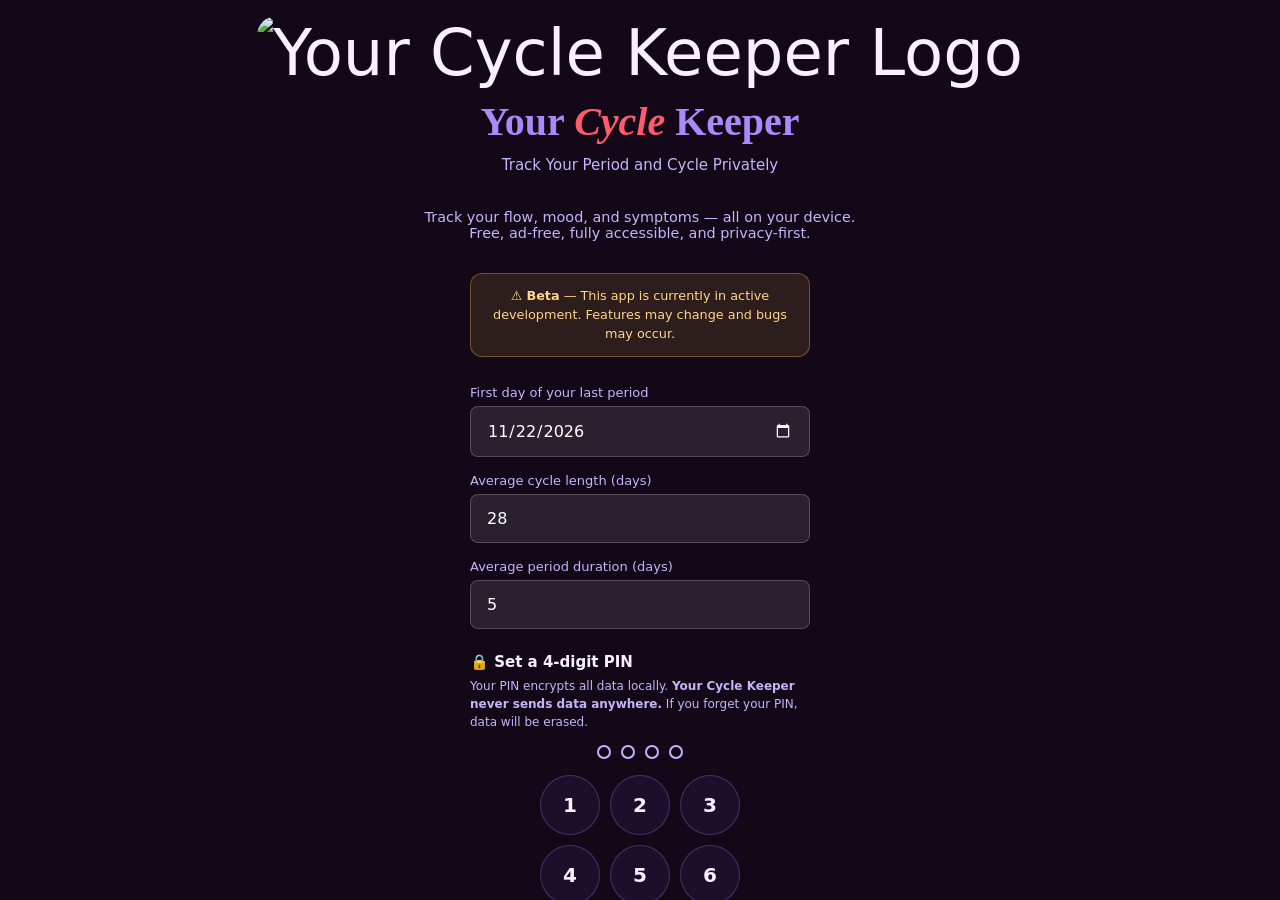
==== period-tracker/index.html @ 51e8b43d "refactor: relocate the core period tracker application into a dedicated `period-tracker` subdirector" ====
<!DOCTYPE html>
<html lang="en">
  <head>
    <meta charset="UTF-8" />
    <meta
      name="viewport"
      content="width=device-width, initial-scale=1.0, viewport-fit=cover"
    />

    <meta
      http-equiv="Content-Security-Policy"
      content="
    default-src 'none';
    script-src 'self' 'unsafe-inline';
    style-src 'self' 'unsafe-inline';
    font-src 'self' data:;
    img-src 'self' data:;
    manifest-src 'self';
    connect-src 'none';
    object-src 'none';
    base-uri 'self';
    form-action 'none';
  "
    />

    <meta name="apple-mobile-web-app-capable" content="yes" />
    <meta
      name="apple-mobile-web-app-status-bar-style"
      content="black-translucent"
    />
    <meta name="theme-color" content="#120818" />
    <meta name="apple-mobile-web-app-title" content="Your Cycle Keeper" />
    <meta
      name="robots"
      content="index, follow, max-image-preview:large, max-snippet:-1, max-video-preview:-1"
    />
    <meta
      name="description"
      content="Your Cycle Keeper — a free, private period tracker with AES-256 encryption. Track your cycle, flow, mood, and symptoms entirely on your device. No accounts, no servers, no data collection. Forever free and ad-free."
    />
    <meta
      name="keywords"
      content="period tracker, cycle tracker, private period tracker, free period app, menstrual cycle tracker, ovulation tracker, fertility tracker, encrypted health app, offline period tracker, no account period tracker, privacy first, AES-256, PWA"
    />
    <meta name="author" content="Your Cycle Keeper" />

    <!-- Open Graph / Social Sharing -->
    <meta property="og:type" content="website" />
    <meta property="og:site_name" content="Your Cycle Keeper" />
    <meta property="og:locale" content="en_US" />
    <meta
      property="og:title"
      content="Your Cycle Keeper — Free Private Period & Cycle Tracker"
    />
    <meta
      property="og:description"
      content="Track your period, flow, mood and symptoms privately. AES-256 encrypted, no accounts, no servers, no data collection. Free forever."
    />
    <meta property="og:url" content="https://yourcyclekeeper.web.app/period-tracker/" />
    <meta
      property="og:image"
      content="https://yourcyclekeeper.web.app/icons/favicon-512x512.png"
    />
    <meta property="og:image:width" content="512" />
    <meta property="og:image:height" content="512" />
    <meta
      property="og:image:alt"
      content="Your Cycle Keeper logo — a heart with a blood drop"
    />

    <!-- Twitter Card -->
    <meta name="twitter:card" content="summary" />
    <meta
      name="twitter:title"
      content="Your Cycle Keeper — Free Private Period Tracker"
    />
    <meta
      name="twitter:description"
      content="Track your period, flow, mood and symptoms privately. AES-256 encrypted, no accounts, no servers. Free forever."
    />
    <meta
      name="twitter:image"
      content="https://yourcyclekeeper.web.app/icons/favicon-512x512.png"
    />
    <meta name="twitter:image:alt" content="Your Cycle Keeper logo" />

    <!-- Canonical URL -->
    <link rel="canonical" href="https://yourcyclekeeper.web.app/period-tracker/" />

    <link rel="stylesheet" href="style.css?v=20260308c" />
    <link
      rel="stylesheet"
      href="style-desktop.css?v=20260308c"
      media="screen and (min-width: 768px)"
    />
    <link rel="manifest" href="../manifest.json" />
    <link
      rel="icon"
      type="image/png"
      sizes="16x16"
      href="../icons/favicon-16x16.png"
    />
    <script src="js/indexeddb-storage.js" defer></script>
    <script type="module" src="js/script.js"></script>
    <link
      rel="icon"
      type="image/png"
      sizes="32x32"
      href="../icons/favicon-32x32.png"
    />
    <link
      rel="icon"
      type="image/png"
      sizes="48x48"
      href="../icons/favicon-48x48.png"
    />
    <link
      rel="icon"
      type="image/png"
      sizes="64x64"
      href="../icons/favicon-64x64.png"
    />
    <link
      rel="icon"
      type="image/png"
      sizes="96x96"
      href="../icons/favicon-96x96.png"
    />
    <link
      rel="icon"
      type="image/png"
      sizes="128x128"
      href="../icons/favicon-128x128.png"
    />
    <link
      rel="icon"
      type="image/png"
      sizes="192x192"
      href="../icons/favicon-192x192.png"
    />
    <link
      rel="icon"
      type="image/png"
      sizes="256x256"
      href="../icons/favicon-256x256.png"
    />
    <link
      rel="icon"
      type="image/png"
      sizes="512x512"
      href="../icons/favicon-512x512.png"
    />
    <link
      rel="apple-touch-icon"
      sizes="180x180"
      href="../icons/favicon-180x180.png"
    />
    <link
      rel="apple-touch-icon"
      sizes="152x152"
      href="../icons/favicon-152x152.png"
    />
    <link
      rel="apple-touch-icon"
      sizes="144x144"
      href="../icons/favicon-144x144.png"
    />
    <title>Your Cycle Keeper — Private Period & Cycle Tracker</title>

    <!-- JSON-LD Schema for Search Engines -->
    <script type="application/ld+json">
      {
        "@context": "https://schema.org",
        "@type": "SoftwareApplication",
        "name": "Your Cycle Keeper",
        "alternateName": "Cycle Keeper",
        "description": "Free, private period and cycle tracker with AES-256 encryption. Track your flow, mood, and symptoms entirely on your device. No accounts, no servers, no data collection.",
        "url": "https://yourcyclekeeper.web.app/period-tracker/",
        "applicationCategory": "HealthApplication",
        "operatingSystem": "Web",
        "browserRequirements": "Requires JavaScript, Web Crypto API",
        "softwareVersion": "1.0.0-beta",
        "offers": {
          "@type": "Offer",
          "price": "0",
          "priceCurrency": "USD",
          "availability": "https://schema.org/InStock"
        },
        "featureList": [
          "AES-256-GCM encryption",
          "Offline-first PWA",
          "Period tracking",
          "Flow intensity tracking",
          "Mood tracking",
          "Pain tracking",
          "Cycle predictions",
          "Ovulation estimation",
          "Encrypted backup & restore",
          "Zero data collection"
        ],
        "screenshot": "https://yourcyclekeeper.web.app/icons/favicon-512x512.png",
        "image": "https://yourcyclekeeper.web.app/icons/favicon-512x512.png"
      }
    </script>

  </head>
  <body>
    <div id="timeout-banner">
      ⏱️ Session expires in <span id="timeout-count">60</span>s of inactivity —
      tap to reset
    </div>

    <div id="modal-overlay">
      <div class="modal-box">
        <div class="modal-icon" id="modal-icon">⚠️</div>
        <div class="modal-title" id="modal-title">Are you sure?</div>
        <div class="modal-msg" id="modal-msg"></div>
        <div class="modal-btns">
          <button class="modal-btn secondary" id="modal-cancel">Cancel</button>
          <button class="modal-btn primary" id="modal-confirm">Confirm</button>
        </div>
      </div>
    </div>

    <div id="lock-screen">
      <div class="lock-icon" id="lock-icon">
        <img
          src="../icons/favicon-128x128.png"
          alt="Your Cycle Keeper Logo"
          class="logo-lock"
        />
      </div>
      <div class="lock-logo">Your <span>Cycle</span> Keeper</div>
      <div class="lock-sub" id="lock-sub">
        Enter your PIN to unlock<br />your private health data
      </div>
      <div class="pin-label" id="pin-label">PIN</div>
      <div class="pin-dots" id="pin-dots">
        <div class="pin-dot" id="d0"></div>
        <div class="pin-dot" id="d1"></div>
        <div class="pin-dot" id="d2"></div>
        <div class="pin-dot" id="d3"></div>
      </div>
      <div class="numpad" id="numpad">
        <div class="num-btn" onclick="pinInput('1')">1</div>
        <div class="num-btn" onclick="pinInput('2')">2</div>
        <div class="num-btn" onclick="pinInput('3')">3</div>
        <div class="num-btn" onclick="pinInput('4')">4</div>
        <div class="num-btn" onclick="pinInput('5')">5</div>
        <div class="num-btn" onclick="pinInput('6')">6</div>
        <div class="num-btn" onclick="pinInput('7')">7</div>
        <div class="num-btn" onclick="pinInput('8')">8</div>
        <div class="num-btn" onclick="pinInput('9')">9</div>
        <div class="num-btn empty"></div>
        <div class="num-btn" onclick="pinInput('0')">0</div>
        <div class="num-btn del" onclick="pinDelete()">⌫</div>
      </div>
      <div class="lock-error" id="lock-error"></div>
      <div class="forgot-pin-wrapper">
        <button onclick="forgotPinFlow()" class="forgot-pin-btn">
          Forgot PIN?
        </button>
      </div>
    </div>

    <!-- ONBOARDING -->
    <div id="onboarding" class="hidden">
      <div class="onboard-moon">
        <img
          src="../icons/favicon-128x128.png"
          alt="Your Cycle Keeper Logo"
          class="logo-onboard"
        />
      </div>
      <h1 class="onboard-logo">Your <span>Cycle</span> Keeper</h1>
      <p class="onboard-sub">Track Your Period and Cycle Privately</p>
      <p class="onboard-tagline">
        Track your flow, mood, and symptoms — all on your device. Free, ad-free,
        fully accessible, and privacy-first.
      </p>
      <div class="beta-warning">
        ⚠️ <strong>Beta</strong> — This app is currently in active development.
        Features may change and bugs may occur.
      </div>
      <div class="onboard-form">
        <label for="ob-last-period">First day of your last period</label>
        <input type="date" id="ob-last-period" autocomplete="off" />
        <label for="ob-cycle-len">Average cycle length (days)</label>
        <input
          type="number"
          id="ob-cycle-len"
          value="28"
          min="20"
          max="45"
          autocomplete="off"
        />
        <label for="ob-period-dur">Average period duration (days)</label>
        <input
          type="number"
          id="ob-period-dur"
          value="5"
          min="1"
          max="10"
          autocomplete="off"
        />

        <div class="pin-setup-title">🔒 Set a 4-digit PIN</div>
        <div class="pin-setup-sub">
          Your PIN encrypts all data locally.
          <strong>Your Cycle Keeper never sends data anywhere.</strong> If you
          forget your PIN, data will be erased.
        </div>
        <div class="setup-pin-wrap" id="setup-pin-dots">
          <div class="setup-pin-dot" id="sp0"></div>
          <div class="setup-pin-dot" id="sp1"></div>
          <div class="setup-pin-dot" id="sp2"></div>
          <div class="setup-pin-dot" id="sp3"></div>
        </div>
        <div class="onboard-numpad">
          <div class="num-btn" onclick="setupPinInput('1')">1</div>
          <div class="num-btn" onclick="setupPinInput('2')">2</div>
          <div class="num-btn" onclick="setupPinInput('3')">3</div>
          <div class="num-btn" onclick="setupPinInput('4')">4</div>
          <div class="num-btn" onclick="setupPinInput('5')">5</div>
          <div class="num-btn" onclick="setupPinInput('6')">6</div>
          <div class="num-btn" onclick="setupPinInput('7')">7</div>
          <div class="num-btn" onclick="setupPinInput('8')">8</div>
          <div class="num-btn" onclick="setupPinInput('9')">9</div>
          <div class="num-btn empty"></div>
          <div class="num-btn" onclick="setupPinInput('0')">0</div>
          <div class="num-btn del" onclick="setupPinDelete()">⌫</div>
        </div>
        <button
          class="onboard-start"
          id="onboard-start-btn"
          onclick="startApp()"
          disabled
        >
          Start Tracking ✨
        </button>
      </div>
      <p class="privacy-note">
        🔒 <span>AES-256-GCM encrypted.</span> Data never leaves your device. No
        accounts, no tracking, forever free.
      </p>
    </div>

    <!-- MAIN APP -->
    <div id="app" style="display: none">
      <div class="header">
        <div class="logo">Your <span>Cycle</span> Keeper</div>
        <div class="bottom-nav" id="bottom-nav">
          <div
            class="bnav-item active"
            id="bnav-calendar"
            onclick="switchTab('calendar')"
            tabindex="0"
            role="button"
            aria-label="Calendar tab"
            onkeydown="if(event.key==='Enter'||event.key===' '){event.preventDefault();switchTab('calendar');}"
          >
            <span class="icon"
              ><svg
                viewBox="0 0 24 24"
                width="24"
                height="24"
                stroke="currentColor"
                stroke-width="1.5"
                fill="none"
                stroke-linecap="round"
              >
                <rect x="3" y="4" width="18" height="18" rx="2"></rect>
                <line x1="16" y1="2" x2="16" y2="6"></line>
                <line x1="8" y1="2" x2="8" y2="6"></line>
                <line x1="3" y1="10" x2="21" y2="10"></line></svg></span
            >Calendar
          </div>
          <div
            class="bnav-item"
            id="bnav-insights"
            onclick="switchTab('insights')"
            tabindex="0"
            role="button"
            aria-label="Insights tab"
            onkeydown="if(event.key==='Enter'||event.key===' '){event.preventDefault();switchTab('insights');}"
          >
            <span class="icon"
              ><svg
                viewBox="0 0 24 24"
                width="24"
                height="24"
                fill="none"
                xmlns="http://www.w3.org/2000/svg"
              >
                <path
                  d="M21 21H3.8a.8.8 0 0 1-.8-.8V3"
                  stroke="currentColor"
                  stroke-width="1.5"
                  stroke-miterlimit="10"
                  stroke-linecap="round"
                ></path>
                <path
                  d="M5.47 13.47a.75.75 0 1 0 1.06 1.06l-1.06-1.06ZM10 10l.53-.53a.75.75 0 0 0-1.06 0L10 10Zm4 4-.53.53a.75.75 0 0 0 1.06 0L14 14Zm7.53-6.47a.75.75 0 0 0-1.06-1.06l1.06 1.06Zm-15 7 4-4-1.06-1.06-4 4 1.06 1.06Zm2.94-4 4 4 1.06-1.06-4-4-1.06 1.06Zm5.06 4 7-7-1.06-1.06-7 7 1.06 1.06Z"
                  stroke="currentColor"
                  stroke-width="1"
                  fill="none"
                  stroke-linecap="round"
                  stroke-linejoin="round"
                ></path></svg></span
            >Insights
          </div>
          <div
            class="bnav-item"
            id="bnav-settings"
            onclick="switchTab('settings')"
            tabindex="0"
            role="button"
            aria-label="Settings tab"
            onkeydown="if(event.key==='Enter'||event.key===' '){event.preventDefault();switchTab('settings');}"
          >
            <span class="icon"
              ><svg
                viewBox="0 0 50 50"
                width="24"
                height="24"
                fill="currentColor"
              >
                <path
                  d="M 22.205078 2 A 1.0001 1.0001 0 0 0 21.21875 2.8378906 L 20.246094 8.7929688 C 19.076509 9.1331971 17.961243 9.5922728 16.910156 10.164062 L 11.996094 6.6542969 A 1.0001 1.0001 0 0 0 10.708984 6.7597656 L 6.8183594 10.646484 A 1.0001 1.0001 0 0 0 6.7070312 11.927734 L 10.164062 16.873047 C 9.583454 17.930271 9.1142098 19.051824 8.765625 20.232422 L 2.8359375 21.21875 A 1.0001 1.0001 0 0 0 2.0019531 22.205078 L 2.0019531 27.705078 A 1.0001 1.0001 0 0 0 2.8261719 28.691406 L 8.7597656 29.742188 C 9.1064607 30.920739 9.5727226 32.043065 10.154297 33.101562 L 6.6542969 37.998047 A 1.0001 1.0001 0 0 0 6.7597656 39.285156 L 10.648438 43.175781 A 1.0001 1.0001 0 0 0 11.927734 43.289062 L 16.882812 39.820312 C 17.936999 40.39548 19.054994 40.857928 20.228516 41.201172 L 21.21875 47.164062 A 1.0001 1.0001 0 0 0 22.205078 48 L 27.705078 48 A 1.0001 1.0001 0 0 0 28.691406 47.173828 L 29.751953 41.1875 C 30.920633 40.838997 32.033372 40.369697 33.082031 39.791016 L 38.070312 43.291016 A 1.0001 1.0001 0 0 0 39.351562 43.179688 L 43.240234 39.287109 A 1.0001 1.0001 0 0 0 43.34375 37.996094 L 39.787109 33.058594 C 40.355783 32.014958 40.813915 30.908875 41.154297 29.748047 L 47.171875 28.693359 A 1.0001 1.0001 0 0 0 47.998047 27.707031 L 47.998047 22.207031 A 1.0001 1.0001 0 0 0 47.160156 21.220703 L 41.152344 20.238281 C 40.80968 19.078827 40.350281 17.974723 39.78125 16.931641 L 43.289062 11.933594 A 1.0001 1.0001 0 0 0 43.177734 10.652344 L 39.287109 6.7636719 A 1.0001 1.0001 0 0 0 37.996094 6.6601562 L 33.072266 10.201172 C 32.023186 9.6248101 30.909713 9.1579916 29.738281 8.8125 L 28.691406 2.828125 A 1.0001 1.0001 0 0 0 27.705078 2 L 22.205078 2 z M 23.056641 4 L 26.865234 4 L 27.861328 9.6855469 A 1.0001 1.0001 0 0 0 28.603516 10.484375 C 30.066026 10.848832 31.439607 11.426549 32.693359 12.185547 A 1.0001 1.0001 0 0 0 33.794922 12.142578 L 38.474609 8.7792969 L 41.167969 11.472656 L 37.835938 16.220703 A 1.0001 1.0001 0 0 0 37.796875 17.310547 C 38.548366 18.561471 39.118333 19.926379 39.482422 21.380859 A 1.0001 1.0001 0 0 0 40.291016 22.125 L 45.998047 23.058594 L 45.998047 26.867188 L 40.279297 27.871094 A 1.0001 1.0001 0 0 0 39.482422 28.617188 C 39.122545 30.069817 38.552234 31.434687 37.800781 32.685547 A 1.0001 1.0001 0 0 0 37.845703 33.785156 L 41.224609 38.474609 L 38.53125 41.169922 L 33.791016 37.84375 A 1.0001 1.0001 0 0 0 32.697266 37.808594 C 31.44975 38.567585 30.074755 39.148028 28.617188 39.517578 A 1.0001 1.0001 0 0 0 27.876953 40.3125 L 26.867188 46 L 23.052734 46 L 22.111328 40.337891 A 1.0001 1.0001 0 0 0 21.365234 39.53125 C 19.90185 39.170557 18.522094 38.59371 17.259766 37.835938 A 1.0001 1.0001 0 0 0 16.171875 37.875 L 11.46875 41.169922 L 8.7734375 38.470703 L 12.097656 33.824219 A 1.0001 1.0001 0 0 0 12.138672 32.724609 C 11.372652 31.458855 10.793319 30.079213 10.427734 28.609375 A 1.0001 1.0001 0 0 0 9.6328125 27.867188 L 4.0019531 26.867188 L 4.0019531 23.052734 L 9.6289062 22.117188 A 1.0001 1.0001 0 0 0 10.435547 21.373047 C 10.804273 19.898143 11.383325 18.518729 12.146484 17.255859 A 1.0001 1.0001 0 0 0 12.111328 16.164062 L 8.8261719 11.46875 L 11.523438 8.7734375 L 16.185547 12.105469 A 1.0001 1.0001 0 0 0 17.28125 12.148438 C 18.536908 11.394293 19.919867 10.822081 21.384766 10.462891 A 1.0001 1.0001 0 0 0 22.132812 9.6523438 L 23.056641 4 z M 25 17 C 20.593567 17 17 20.593567 17 25 C 17 29.406433 20.593567 33 25 33 C 29.406433 33 33 29.406433 33 25 C 33 20.593567 29.406433 17 25 17 z M 25 19 C 28.325553 19 31 21.674447 31 25 C 31 28.325553 28.325553 31 25 31 C 21.674447 31 19 28.325553 19 25 C 19 21.674447 21.674447 19 25 19 z"
                ></path></svg></span
            >Settings
          </div>
          <div
            class="bnav-item"
            id="bnav-about"
            onclick="switchTab('about')"
            tabindex="0"
            role="button"
            aria-label="About tab"
            onkeydown="if(event.key==='Enter'||event.key===' '){event.preventDefault();switchTab('about');}"
          >
            <span class="icon">
              <svg
                viewBox="0 0 24 24"
                width="24"
                height="24"
                fill="none"
                stroke="currentColor"
                stroke-width="1.5"
              >
                <circle cx="12" cy="12" r="10"></circle>
                <path
                  d="M12 16v-4m0-4h.01"
                  stroke-linecap="round"
                  stroke-linejoin="round"
                />
              </svg>
            </span>
            About
          </div>
          <div
            class="bnav-item bnav-support"
            id="bnav-support"
            onclick="switchTab('support')"
            tabindex="0"
            role="button"
            aria-label="Support development"
            onkeydown="if(event.key==='Enter'||event.key===' '){event.preventDefault();switchTab('support');}"
          >
            <span class="icon">
              <svg
                viewBox="0 0 24 24"
                width="20"
                height="20"
                fill="currentColor"
                xmlns="http://www.w3.org/2000/svg"
              >
                <path
                  d="M20.84 4.61a5.5 5.5 0 0 0-7.78 0L12 5.67l-1.06-1.06a5.5 5.5 0 0 0-7.78 7.78l1.06 1.06L12 21.23l7.78-7.78 1.06-1.06a5.5 5.5 0 0 0 0-7.78z"
                />
              </svg>
            </span>
            Support
          </div>
        </div>
      </div>

      <div id="desktop-right-column">
        <!-- CALENDAR VIEW -->
        <div id="view-calendar">
          <!-- In-app Reminder Banner -->
          <div id="reminder-banner" class="reminder-banner">
            ⏰ <span id="reminder-text">Your period is expected soon</span>
          </div>

          <div class="status-card">
            <div class="status-phase" id="status-phase"><span class="phase-dot"></span><span id="status-phase-text">Current Phase</span></div>
            <div class="status-title" id="status-title">—</div>
            <div class="status-subtitle" id="status-subtitle">Loading…</div>
            <div class="status-row">
              <div class="status-pill">
                <div class="val" id="cycle-day">—</div>
                <div class="lbl">Cycle Day</div>
              </div>
              <div class="status-pill">
                <div class="val" id="days-until-next">—</div>
                <div class="lbl">Until Next</div>
              </div>
              <div class="status-pill">
                <div class="val" id="cycle-len-disp">—</div>
                <div class="lbl">Avg Length</div>
              </div>
            </div>
          </div>

          <div class="cycle-bar-wrap">
            <div class="cycle-bar-labels">
              <span>Day 1</span><span id="bar-cycle-end">Day 28</span>
            </div>
            <div class="cycle-bar" id="cycle-bar"></div>
            <div class="bar-legend">
              <div class="legend-item">
                <div class="legend-dot legend-dot--rose"></div>
                Period
              </div>
              <div class="legend-item">
                <div class="legend-dot legend-dot--fertile"></div>
                Fertile
              </div>
              <div class="legend-item">
                <div class="legend-dot legend-dot--ovulation"></div>
                Ovulation
              </div>
              <div class="legend-item">
                <div class="legend-dot legend-dot--lavender"></div>
                Luteal
              </div>
            </div>
          </div>

          <div class="calendar-wrap" id="calendar-wrap-main">
            <div class="cal-header">
              <button
                class="cal-nav-btn"
                onclick="changeMonth(-1)"
                aria-label="Previous month"
              >
                ‹
              </button>
              <div class="cal-month" id="cal-month-label">—</div>
              <button
                class="cal-nav-btn"
                onclick="changeMonth(1)"
                aria-label="Next month"
              >
                ›
              </button>
            </div>
            <div class="cal-weekdays">
              <div>Su</div>
              <div>Mo</div>
              <div>Tu</div>
              <div>We</div>
              <div>Th</div>
              <div>Fr</div>
              <div>Sa</div>
            </div>
            <div class="cal-grid" id="cal-grid"></div>
          </div>

          <!-- LOG MODAL -->
          <div
            class="log-modal-overlay"
            id="log-modal-overlay"
            onclick="if(event.target === this) closeLogPanel()"
          >
            <div class="log-panel" id="log-panel">
              <div class="log-header">
                <div class="log-date-title" id="log-panel-date">
                  Log for Today
                </div>
                <button class="close-btn" onclick="closeLogPanel()">×</button>
              </div>
              <p class="calendar-empty-text">What's your flow today? 🌊</p>
              <div class="log-options">
                <div
                  class="log-btn"
                  id="log-flow"
                  onclick="showFlowModal()"
                  tabindex="0"
                  role="button"
                  aria-label="Set flow intensity"
                  onkeydown="if(event.key==='Enter'||event.key===' '){event.preventDefault();showFlowModal();}"
                >
                  <span class="icon" id="log-flow-icon">🩸</span>Flow
                </div>
                <div
                  class="log-btn"
                  id="log-headache"
                  onclick="showPainModal()"
                  tabindex="0"
                  role="button"
                  aria-label="Set pain level"
                  onkeydown="if(event.key==='Enter'||event.key===' '){event.preventDefault();showPainModal();}"
                >
                  <span class="icon" id="log-pain-icon">🤕</span>Pain
                </div>
                <div
                  class="log-btn mood-btn"
                  id="log-mood"
                  onclick="showMoodModal()"
                  tabindex="0"
                  role="button"
                  aria-label="Set mood"
                  onkeydown="if(event.key==='Enter'||event.key===' '){event.preventDefault();showMoodModal();}"
                >
                  <span class="icon" id="log-mood-icon">😐</span>Mood
                </div>
              </div>
              <div class="period-markers">
                <div
                  class="period-marker-btn"
                  id="log-period-start"
                  onclick="togglePeriodStart()"
                  tabindex="0"
                  role="button"
                  aria-label="Mark period start"
                  onkeydown="if(event.key==='Enter'||event.key===' '){event.preventDefault();togglePeriodStart();}"
                >
                  <span class="icon">📅</span>Period Start
                </div>
                <div
                  class="period-marker-btn"
                  id="log-period-end"
                  onclick="togglePeriodEnd()"
                  tabindex="0"
                  role="button"
                  aria-label="Mark period end"
                  onkeydown="if(event.key==='Enter'||event.key===' '){event.preventDefault();togglePeriodEnd();}"
                >
                  <span class="icon">🏁</span>Period End
                </div>
              </div>
              <textarea
                class="log-note"
                id="log-note"
                rows="2"
                placeholder="Add a note…"
                maxlength="500"
                oninput="updateNoteCount()"
              ></textarea>
              <div class="note-limit" id="note-limit">0 / 500</div>
              <div class="log-actions">
                <button class="log-save-btn" onclick="saveLog()">
                  Save Entry
                </button>
                <button class="log-delete-btn" onclick="deleteLog()">
                  Delete Entry
                </button>
              </div>
            </div>
          </div>
        </div>
      </div>

      <!-- INSIGHTS VIEW -->
      <div class="insights-wrap" id="view-insights">
        <div class="insight-card">
          <h3>Cycle Stats</h3>
          <div class="stat-grid">
            <div class="stat-box">
              <div class="big stat-color--rose" id="avg-cycle">—</div>
              <div class="sm">Avg Length</div>
            </div>
            <div class="stat-box">
              <div class="big stat-color--lavender" id="avg-period">—</div>
              <div class="sm">Avg Period</div>
            </div>
            <div class="stat-box">
              <div class="big stat-color--teal" id="tracked-cycles">—</div>
              <div class="sm">Cycles Logged</div>
            </div>
            <div class="stat-box">
              <div class="big stat-color--fertile" id="fertile-window">—</div>
              <div class="sm">Fertile Days</div>
            </div>
          </div>
        </div>
        <div class="insight-card">
          <div class="chart-header-row">
            <h3>Symptom Tracking</h3>
            <button
              onclick="downloadChart()"
              aria-label="Download chart"
              class="chart-download-btn"
              title="Download chart"
            >
              <svg
                class="w-6 h-6"
                aria-hidden="true"
                xmlns="http://www.w3.org/2000/svg"
                width="24"
                height="24"
                fill="none"
                viewBox="0 0 24 24"
              >
                <path
                  stroke="currentColor"
                  stroke-linecap="round"
                  stroke-linejoin="round"
                  stroke-width="2"
                  d="M4 15v2a3 3 0 0 0 3 3h10a3 3 0 0 0 3-3v-2m-8 1V4m0 12-4-4m4 4 4-4"
                />
              </svg>
            </button>
          </div>

          <div class="chart-controls-row">
            <select
              id="pain-view-month"
              onchange="updatePainChart()"
              aria-label="Select month to view"
              class="chart-select"
            >
              <option value="" class="chart-select option">All Months</option>
              <option value="0" class="chart-select option">January</option>
              <option value="1" class="chart-select option">February</option>
              <option value="2" class="chart-select option">March</option>
              <option value="3" class="chart-select option">April</option>
              <option value="4" class="chart-select option">May</option>
              <option value="5" class="chart-select option">June</option>
              <option value="6" class="chart-select option">July</option>
              <option value="7" class="chart-select option">August</option>
              <option value="8" class="chart-select option">September</option>
              <option value="9" class="chart-select option">October</option>
              <option value="10" class="chart-select option">November</option>
              <option value="11" class="chart-select option">December</option>
            </select>
            <select
              id="pain-view-year"
              onchange="updatePainChart()"
              aria-label="Select year to view"
              class="chart-select"
            ></select>
          </div>
          <div id="pain-chart-container" class="chart-container">
            <canvas id="pain-chart" class="chart-canvas"></canvas>
          </div>
          <div id="chart-legend" class="chart-legend">
            <div class="legend-items">
              <span
                id="legend-period"
                onclick="setChartFilter('period')"
                tabindex="0"
                role="button"
                aria-label="Toggle period data visibility"
                onkeydown="if(event.key==='Enter'||event.key===' '){event.preventDefault();setChartFilter('period');}"
                class="legend-item--period"
                >▮ Period</span
              >
              <span
                id="legend-ovulation"
                onclick="setChartFilter('ovulation')"
                tabindex="0"
                role="button"
                aria-label="Toggle ovulation data visibility"
                onkeydown="if(event.key==='Enter'||event.key===' '){event.preventDefault();setChartFilter('ovulation');}"
                class="legend-item--ovulation"
                >▮ Ovulation</span
              >
              <span
                id="legend-flow"
                onclick="setChartFilter('flow')"
                tabindex="0"
                role="button"
                aria-label="Toggle flow data visibility"
                onkeydown="if(event.key==='Enter'||event.key===' '){event.preventDefault();setChartFilter('flow');}"
                class="legend-item--flow"
                >▮ Flow</span
              >
              <span
                id="legend-pain"
                onclick="setChartFilter('pain')"
                tabindex="0"
                role="button"
                aria-label="Toggle pain data visibility"
                onkeydown="if(event.key==='Enter'||event.key===' '){event.preventDefault();setChartFilter('pain');}"
                class="legend-item--pain"
                >▮ Pain</span
              >
              <span
                id="legend-mood"
                onclick="setChartFilter('mood')"
                tabindex="0"
                role="button"
                aria-label="Toggle mood data visibility"
                onkeydown="if(event.key==='Enter'||event.key===' '){event.preventDefault();setChartFilter('mood');}"
                class="legend-item--mood"
                >▮ Mood</span
              >
            </div>
          </div>
        </div>
        <div class="insight-card">
          <h3>How Your Cycle Keeper Works</h3>
          <div class="info-box">
            Your Cycle Keeper estimates your fertile window by tracking cycle
            patterns.
            <strong>Ovulation</strong> is estimated ~14 days before your next
            period. <strong>Fertile days</strong> are calculated as day 8
            through (cycle length − 11).<br /><br />
            For regular 28-day cycles, this means days 8–17 are typically
            fertile, with ovulation around day 14.<br /><br />
            ⚠️ <strong>This is an estimation tool only.</strong> Not for
            contraception. Stress, illness &amp; medications can shift timing.
          </div>
        </div>
        <div class="insight-card">
          <h3>Cycle History</h3>
          <div id="cycle-history">
            <p class="empty-history">No history yet.</p>
          </div>
        </div>
      </div>

      <!-- ABOUT VIEW -->
      <div class="settings-wrap" id="view-about">
        <div class="settings-section">
          <h3>Privacy Guarantee</h3>
          <div class="info-box info-box--success">
            Your Cycle Keeper collects <strong>zero data</strong>. This app:<br />
            &nbsp;• Stores all data locally on your device only<br />
            &nbsp;• Has no servers, no accounts, no cloud storage<br />
            &nbsp;• Has no analytics, no tracking, no telemetry<br />
            &nbsp;• Has no ads, no third-party code<br />
            &nbsp;• Never transmits any data anywhere<br />
            &nbsp;• Is encrypted with your PIN via AES-256-GCM<br /><br />
            Your health data is yours alone.
          </div>
        </div>
        <div class="settings-section" id="about-core-section">
          <h3>About Your Cycle Keeper</h3>
          <div class="info-box">
            Your Cycle Keeper is free software built with care for privacy.
            Based on the
            <strong>Calendar Rhythm Method</strong> and
            <strong>Standard Days Method</strong> for cycle estimation. For
            informational purposes only.<br /><br />
            <strong>Version:</strong> 1.0.0-beta<br />
            <strong>License:</strong> MIT License<br />
            <strong>Developer:</strong>
            <a
              href="https://github.com/pythonime-lab"
              target="_blank"
              rel="noopener"
              class="accessibility-link"
              >pythonime-lab</a
            ><br /><br />
            Found a bug or have a suggestion? Visit our
            <a
              href="https://github.com/pythonime-lab/yourcyclekeeper"
              target="_blank"
              rel="noopener"
              class="accessibility-link"
              >GitHub repository</a
            >.
          </div>
        </div>
        <div class="settings-section" id="support-section">
          <h3>Support Development</h3>
          <div class="info-box info-box--success">
            Your Cycle Keeper is <strong>free forever</strong> with no ads, no
            tracking, and no data collection. If you find it helpful and would
            like to support continued development, you can buy me a coffee!<br /><br />
            <a
              href="https://paypal.me/pythonime"
              target="_blank"
              rel="noopener"
              class="support-link"
            >
              <span>Support via</span>
              <span class="support-paypal-logo" aria-hidden="true"
                ><svg
                  xmlns="http://www.w3.org/2000/svg"
                  fill="none"
                  viewBox="0 0 170 48"
                >
                  <path
                    fill="#003087"
                    d="M62.56 28.672a10.111 10.111 0 009.983-8.56c.78-4.967-3.101-9.303-8.6-9.303H55.08a.689.689 0 00-.69.585l-3.95 25.072a.643.643 0 00.634.742h4.69a.689.689 0 00.688-.585l1.162-7.365a.689.689 0 01.689-.586h4.257zm3.925-8.786c-.29 1.836-1.709 3.189-4.425 3.189h-3.474l1.053-6.68h3.411c2.81.006 3.723 1.663 3.435 3.496v-.005zm26.378-1.18H88.41a.69.69 0 00-.69.585l-.144.924s-3.457-3.775-9.575-1.225c-3.51 1.461-5.194 4.48-5.91 6.69 0 0-2.277 6.718 2.87 10.417 0 0 4.771 3.556 10.145-.22l-.093.589a.642.642 0 00.634.742h4.451a.689.689 0 00.69-.585l2.708-17.175a.643.643 0 00-.634-.742zm-6.547 9.492a4.996 4.996 0 01-4.996 4.276 4.513 4.513 0 01-1.397-.205c-1.92-.616-3.015-2.462-2.7-4.462a4.996 4.996 0 015.014-4.277c.474-.005.946.065 1.398.206 1.913.614 3.001 2.46 2.686 4.462h-.005z"
                  />
                  <path
                    fill="#0070E0"
                    d="M126.672 28.672a10.115 10.115 0 009.992-8.56c.779-4.967-3.101-9.303-8.602-9.303h-8.86a.69.69 0 00-.689.585l-3.962 25.079a.637.637 0 00.365.683.64.64 0 00.269.06h4.691a.69.69 0 00.689-.586l1.163-7.365a.688.688 0 01.689-.586l4.255-.007zm3.925-8.786c-.29 1.836-1.709 3.189-4.426 3.189h-3.473l1.054-6.68h3.411c2.808.006 3.723 1.663 3.434 3.496v-.005zm26.377-1.18h-4.448a.69.69 0 00-.689.585l-.146.924s-3.456-3.775-9.574-1.225c-3.509 1.461-5.194 4.48-5.911 6.69 0 0-2.276 6.718 2.87 10.417 0 0 4.772 3.556 10.146-.22l-.093.589a.637.637 0 00.365.683c.084.04.176.06.269.06h4.451a.686.686 0 00.689-.586l2.709-17.175a.657.657 0 00-.148-.518.632.632 0 00-.49-.224zm-6.546 9.492a4.986 4.986 0 01-4.996 4.276 4.513 4.513 0 01-1.399-.205c-1.921-.616-3.017-2.462-2.702-4.462a4.996 4.996 0 014.996-4.277c.475-.005.947.064 1.399.206 1.933.614 3.024 2.46 2.707 4.462h-.005z"
                  />
                  <path
                    fill="#003087"
                    d="M109.205 19.131l-5.367 9.059-2.723-8.992a.69.69 0 00-.664-.492h-4.842a.516.516 0 00-.496.689l4.88 15.146-4.413 7.138a.517.517 0 00.442.794h5.217a.858.858 0 00.741-.418l13.632-22.552a.516.516 0 00-.446-.789h-5.215a.858.858 0 00-.746.417z"
                  />
                  <path
                    fill="#0070E0"
                    d="M161.982 11.387l-3.962 25.079a.637.637 0 00.365.683c.084.04.176.06.269.06h4.689a.688.688 0 00.689-.586l3.963-25.079a.637.637 0 00-.146-.517.645.645 0 00-.488-.225h-4.69a.69.69 0 00-.689.585z"
                  />
                  <path
                    fill="#001C64"
                    d="M37.146 22.26c-1.006 5.735-5.685 10.07-11.825 10.07h-3.898c-.795 0-1.596.736-1.723 1.55l-1.707 10.835c-.099.617-.388.822-1.013.822h-6.27c-.634 0-.784-.212-.689-.837l.72-7.493-7.526-.389c-.633 0-.862-.345-.772-.977l5.135-32.56c.099-.617.483-.882 1.106-.882h13.023c6.269 0 10.235 4.22 10.72 9.692 3.73 2.52 5.474 5.873 4.72 10.168z"
                  />
                  <path
                    fill="#0070E0"
                    d="M12.649 25.075l-1.907 12.133-1.206 7.612a1.034 1.034 0 001.016 1.19h6.622a1.27 1.27 0 001.253-1.072l1.743-11.06a1.27 1.27 0 011.253-1.071h3.898A12.46 12.46 0 0037.617 22.26c.675-4.307-1.492-8.228-5.201-10.165a9.96 9.96 0 01-.12 1.37 12.461 12.461 0 01-12.295 10.54h-6.1a1.268 1.268 0 00-1.252 1.07z"
                  />
                  <path
                    fill="#003087"
                    d="M10.741 37.208H3.03a1.035 1.035 0 01-1.018-1.192L7.208 3.072A1.268 1.268 0 018.46 2H21.7c6.269 0 10.827 4.562 10.72 10.089a11.567 11.567 0 00-5.399-1.287H15.983a1.27 1.27 0 00-1.254 1.071l-2.08 13.202-1.908 12.133z"
                  /></svg
              ></span>
            </a>
            <br /><br />
            <small style="color: var(--text-muted)"
              >Your support helps keep this project maintained and ad-free for
              everyone. Thank you! 💜</small
            >
          </div>
        </div>
        <div class="settings-section">
          <h3>Medical Disclaimer</h3>
          <div class="info-box info-box--warning">
            ⚠️
            <strong
              >This app provides cycle estimations based on average biological
              patterns.</strong
            >
            It is <em>not</em> medical advice and must not be used as a
            substitute for professional medical consultation.<br /><br />
            Your Cycle Keeper predicts your cycle by tracking patterns and
            estimating ovulation timing. Actual cycle timing can vary due to
            stress, illness, medications, and many other factors.<br /><br />
            Do <strong>not</strong> use this app as a contraceptive or fertility
            guarantee. Always consult a qualified healthcare professional for
            medical decisions.
          </div>
        </div>
        <div class="settings-section">
          <h3>Accessibility</h3>
          <div class="info-box">
            Your Cycle Keeper follows
            <strong>WCAG 2.0 accessibility standards</strong>:<br /><br />
            &nbsp;• <strong>Tab/Shift+Tab:</strong> Navigate forward/backward
            through all interactive elements<br />
            &nbsp;• <strong>Arrow Keys:</strong> Navigate calendar dates
            (complex grid component)<br />
            &nbsp;• <strong>Enter/Space:</strong> Activate buttons and links<br />
            &nbsp;• <strong>Escape:</strong> Close modals and return focus to
            trigger element<br />
            &nbsp;• <strong>PIN Entry:</strong> Type digits 0-9 and Backspace on
            all PIN screens<br />
            &nbsp;• <strong>Form Controls:</strong> Native keyboard support for
            inputs, selects, and textareas<br />
            &nbsp;• <strong>Screen Readers:</strong> Semantic HTML with proper
            ARIA labels and roles<br />
            &nbsp;• <strong>Focus Management:</strong> Visible focus indicators,
            logical tab order<br /><br />
            Standards based on
            <a
              href="https://trailhead.salesforce.com/content/learn/modules/coding-for-web-accessibility/understand-accessible-navigation"
              target="_blank"
              rel="noopener"
              class="accessibility-link"
              >Salesforce Accessibility Guidelines</a
            >.
          </div>
        </div>
      </div>

      <!-- SETTINGS VIEW -->
      <div class="settings-wrap" id="view-settings">
        <div class="settings-section">
          <h3>Cycle Settings</h3>
          <div class="field-label">Last period start date</div>
          <input
            class="field-input"
            type="date"
            id="s-last-period"
            autocomplete="off"
          />
          <div class="field-label">Average cycle length (days)</div>
          <input
            class="field-input"
            type="number"
            id="s-cycle-len"
            min="20"
            max="45"
            autocomplete="off"
          />
          <div class="field-label">Period duration (days)</div>
          <input
            class="field-input"
            type="number"
            id="s-period-dur"
            min="1"
            max="10"
            autocomplete="off"
          />
          <button class="apply-btn" onclick="applySettings()">
            Update Predictions
          </button>
        </div>
        <div class="settings-section">
          <h3>Security &amp; Privacy</h3>
          <div class="sec-badge">AES-256-GCM Encrypted</div>
          <div class="info-box info-box--margin">
            All data is encrypted with your PIN before being stored. Cycle
            Keeper uses the <strong>Web Crypto API</strong> — the same standard
            used by browsers for HTTPS.<br /><br />
            Zero data is sent to any server. No accounts. No analytics.
          </div>
          <button
            class="apply-btn btn--change-pin"
            onclick="showChangePinModal()"
          >
            Change PIN
          </button>
          <button class="apply-btn btn--export" onclick="exportData()">
            Export Encrypted Backup
          </button>
          <button class="apply-btn btn--import" onclick="importData()">
            Import Encrypted Backup
          </button>
          <div class="info-box info-box--security">
            <strong>Storage used:</strong>
            <span id="storage-usage">Calculating...</span>
          </div>
          <div class="info-box info-box--data-warning">
            ⚠️ <strong>Data Persistence:</strong> Your data is stored in
            IndexedDB. Clearing browser cache is safe, but clearing "site data"
            or "cookies and site data" in your browser settings WILL erase all
            your cycle data. Always export a backup first!
          </div>
          <button class="danger-btn" onclick="confirmClear()">
            Erase All Data
          </button>
        </div>
      </div>
    </div>
  </body>
</html>
---- period-tracker/style.css ----
@font-face {
  font-family: "LunaDisplay";
  src: local("Georgia"), local("Times New Roman");
  font-weight: 400 700;
}

:root {
  --rose: #e6233b;
  --rose-light: #ff5a6e;
  --rose-pale: #ffe8ee;
  --coral: #ff6b4a;
  --amber: #ffb347;
  --lavender: #a78bfa;
  --deep-purple: #5b1a8a;
  --teal: #2dd4bf;
  --fertile-green: #34d399;
  --ovulation: #f59e0b;
  --bg: #120818;
  --bg2: #1e0f2e;
  --bg3: #2a1538;
  --card: #1c0f2b;
  --text: #f9f0ff;
  --text-muted: #c4b5fd;
  --border: rgba(167, 139, 250, 0.28);
  --danger: #e6233b;
  --success: #34d399;
}

* {
  margin: 0;
  padding: 0;
  box-sizing: border-box;
  -webkit-tap-highlight-color: transparent;
}

body {
  font-family: "DM Sans", "Segoe UI", system-ui, sans-serif;
  background: var(--bg);
  color: var(--text);
  min-height: 100vh;
  overflow-x: hidden;
}

#app {
  position: relative;
  z-index: 1;
  max-width: 30rem;
  margin: 0 auto;
  padding: 0 0 6.25rem;
  display: none; /* Hidden by default until unlocked */
}

#lock-screen {
  position: fixed;
  inset: 0;
  background: var(--bg);
  z-index: 300;
  display: flex;
  flex-direction: column;
  align-items: center;
  justify-content: center;
  padding: 2rem 1.5rem;
  text-align: center;
}
#lock-screen.hidden {
  display: none;
}

.lock-icon {
  font-size: 3.5rem;
  margin-bottom: 1rem;
  animation: float 3s ease-in-out infinite;
}
@keyframes float {
  0%,
  100% {
    transform: translateY(0);
  }
  50% {
    transform: translateY(-0.5rem);
  }
}

.lock-logo {
  font-family: Georgia, serif;
  font-size: 2.375rem;
  color: var(--lavender);
  margin-bottom: 0.5rem;
}
.lock-logo span {
  color: var(--rose-light);
  font-style: italic;
}
.lock-sub {
  font-size: 0.875rem;
  color: var(--text-muted);
  margin-bottom: 2rem;
  line-height: 1.6;
}

.pin-label {
  font-size: 0.8125rem;
  color: var(--text-muted);
  margin-bottom: 0.625rem;
}
.pin-dots {
  display: flex;
  gap: 0.875rem;
  justify-content: center;
  margin-bottom: 1.75rem;
}
.pin-dot {
  width: 1rem;
  height: 1rem;
  border-radius: 50%;
  border: 0.0625rem solid var(--text-muted);
  background: transparent;
  transition: all 0.2s;
}
.pin-dot.filled {
  background: var(--rose);
  border-color: var(--rose);
}
.pin-dot.error {
  background: var(--danger);
  border-color: var(--danger);
  animation: shake 0.4s ease;
}
@keyframes shake {
  0%,
  100% {
    transform: translateX(0);
  }
  25% {
    transform: translateX(-0.375rem);
  }
  75% {
    transform: translateX(0.375rem);
  }
}

.numpad {
  display: grid;
  grid-template-columns: repeat(3, 4.5rem);
  gap: 0.75rem;
  justify-content: center;
}
.num-btn {
  width: 4.5rem;
  height: 4.5rem;
  background: var(--card);
  border: 0.0625rem solid var(--border);
  border-radius: 50%;
  display: flex;
  flex-direction: column;
  align-items: center;
  justify-content: center;
  font-size: 1.375rem;
  font-weight: 600;
  cursor: pointer;
  transition: all 0.15s;
  user-select: none;
  color: var(--text);
}
.num-btn:active {
  transform: scale(0.88);
  background: rgba(255, 61, 107, 0.2);
  border-color: var(--rose);
}
.num-btn.del {
  font-size: 1.125rem;
}
.num-btn.empty {
  visibility: hidden;
}

.lock-error {
  margin-top: 1rem;
  font-size: 0.8125rem;
  color: var(--danger);
  min-height: 1.25rem;
  transition: opacity 0.3s;
}

.lock-first-time {
  margin-top: 1.25rem;
  font-size: 0.8125rem;
  color: var(--text-muted);
  line-height: 1.6;
}
.lock-first-time strong {
  color: var(--lavender);
}

#onboarding {
  position: fixed;
  inset: 0;
  background: var(--bg);
  z-index: 200;
  display: flex;
  flex-direction: column;
  align-items: center;
  justify-content: flex-start;
  padding: calc(env(safe-area-inset-top) + 1rem) 1.5rem
    calc(env(safe-area-inset-bottom) + 1.25rem);
  gap: 0.5rem;
  text-align: center;
  overflow-y: auto;
}
#onboarding.hidden {
  display: none;
}

.onboard-moon {
  font-size: 4rem;
  animation: pulse 3s ease-in-out infinite;
}
@keyframes pulse {
  0%,
  100% {
    transform: scale(1);
  }
  50% {
    transform: scale(1.08);
  }
}
.onboard-logo {
  font-family: Georgia, serif;
  font-size: 2.5rem;
  color: var(--lavender);
}
.onboard-logo span {
  color: var(--rose-light);
  font-style: italic;
}
.onboard-sub {
  font-size: 0.9375rem;
  color: var(--text-muted);
  margin-bottom: 2rem;
  line-height: 1.6;
  max-width: 20rem;
}
.onboard-form {
  width: 100%;
  max-width: 21.25rem;
  text-align: left;
}
.onboard-form label {
  font-size: 0.8125rem;
  color: var(--text-muted);
  display: block;
  margin-bottom: 0.375rem;
}
.onboard-form input {
  width: 100%;
  background: rgba(255, 255, 255, 0.1);
  border: 0.0625rem solid rgba(255, 255, 255, 0.2);
  border-radius: 0.5rem;
  padding: 0.875rem 1rem;
  color: white;
  font-family: inherit;
  font-size: 1rem;
  outline: none;
  margin-bottom: 1rem;
}
.onboard-form input:focus {
  border-color: rgba(255, 61, 107, 0.6);
}
.onboard-form input[type="date"]::-webkit-calendar-picker-indicator {
  filter: invert(1);
}

.pin-setup-title {
  font-size: 0.9375rem;
  font-weight: 600;
  margin: 0.5rem 0 0.375rem;
  color: var(--text);
}
.pin-setup-sub {
  font-size: 0.75rem;
  color: var(--text-muted);
  margin-bottom: 0.875rem;
  line-height: 1.5;
}

.setup-pin-wrap {
  display: flex;
  gap: 0.625rem;
  justify-content: center;
  margin-bottom: 1rem;
}
.setup-pin-dot {
  width: 0.875rem;
  height: 0.875rem;
  border-radius: 50%;
  border: 0.125rem solid var(--text-muted);
  background: transparent;
  transition: all 0.2s;
}
.setup-pin-dot.filled {
  background: var(--lavender);
  border-color: var(--lavender);
}

.onboard-numpad {
  display: grid;
  grid-template-columns: repeat(3, 3.75rem);
  gap: 0.625rem;
  justify-content: center;
  margin-bottom: 1rem;
}
.onboard-numpad .num-btn {
  width: 3.75rem;
  height: 3.75rem;
  font-size: 1.25rem;
}

.onboard-start {
  width: 100%;
  background: linear-gradient(135deg, var(--rose), #6366f1, var(--lavender));
  color: white;
  border: none;
  border-radius: 1rem;
  padding: 1rem;
  font-family: inherit;
  font-size: 1rem;
  font-weight: 600;
  cursor: pointer;
  transition: all 0.2s;
  margin-top: 0.25rem;
}
.onboard-start:active {
  transform: scale(0.97);
}
.onboard-start:disabled {
  opacity: 0.4;
  cursor: not-allowed;
}
.privacy-note {
  font-size: 0.6875rem;
  color: var(--text-muted);
  margin-top: 0.875rem;
  line-height: 1.6;
  max-width: 20rem;
}
.privacy-note span {
  color: var(--teal);
}

#timeout-banner {
  position: fixed;
  top: 0;
  left: 50%;
  transform: translateX(-50%);
  width: 100%;
  max-width: 30rem;
  background: rgba(245, 158, 11, 0.15);
  border-bottom: 0.0625rem solid rgba(245, 158, 11, 0.4);
  padding: 0.625rem 1rem;
  font-size: 0.8125rem;
  color: var(--amber);
  display: none;
  z-index: 99;
  text-align: center;
}
#timeout-banner.visible {
  display: block;
}

#modal-overlay {
  position: fixed;
  inset: 0;
  background: rgba(0, 0, 0, 0.7);
  backdrop-filter: blur(0.5rem);
  z-index: 400;
  display: flex;
  align-items: center;
  justify-content: center;
  padding: 1.5rem;
  opacity: 0;
  pointer-events: none;
  transition: opacity 0.2s;
}
#modal-overlay.visible {
  opacity: 1;
  pointer-events: all;
}
.modal-box {
  background: var(--card);
  border: 0.0625rem solid var(--border);
  border-radius: 1.5rem;
  padding: 1.75rem 1.5rem;
  max-width: 20rem;
  width: 100%;
  text-align: center;
  transform: translateY(1.25rem);
  transition: transform 0.25s;
}
#modal-overlay.visible .modal-box {
  transform: translateY(0);
}
.modal-icon {
  font-size: 2.5rem;
  margin-bottom: 0.75rem;
}
.modal-title {
  font-family: Georgia, serif;
  font-size: 1.25rem;
  margin-bottom: 0.5rem;
}
.modal-msg {
  font-size: 0.875rem;
  color: var(--text-muted);
  line-height: 1.6;
  margin-bottom: 1.375rem;
}
.modal-btns {
  display: flex;
  gap: 0.625rem;
}
.modal-btn {
  flex: 1;
  padding: 0.8125rem;
  border-radius: 0.875rem;
  border: none;
  font-family: inherit;
  font-size: 0.875rem;
  font-weight: 600;
  cursor: pointer;
  transition: all 0.2s;
}
.modal-btn.primary {
  background: linear-gradient(135deg, var(--rose), #c82050);
  color: white;
}
.modal-btn.secondary {
  background: rgba(255, 255, 255, 0.08);
  color: var(--text);
}
.modal-btn:active {
  transform: scale(0.95);
}

.header {
  padding: 1.25rem 1.25rem 0;
  display: flex;
  align-items: center;
  justify-content: space-between;
}
.logo {
  font-family: Georgia, serif;
  font-size: 1.75rem;
  color: var(--lavender);
}
.logo span {
  color: var(--rose-light);
  font-style: italic;
}

.status-card {
  margin: 1rem 1rem 0;
  background: linear-gradient(135deg, #2a1040 0%, #1a0828 100%);
  border: 0.0625rem solid var(--border);
  border-radius: 1.5rem;
  padding: 1.375rem 1.375rem 1.25rem;
  position: relative;
  overflow: hidden;
}
.status-phase {
  display: inline-flex;
  align-items: center;
  gap: 0.375rem;
  font-size: 0.75rem;
  text-transform: uppercase;
  letter-spacing: 0.125rem;
  color: var(--text-muted);
  margin-bottom: 0.375rem;
}
.status-phase .phase-dot {
  width: 0.4375rem;
  height: 0.4375rem;
  border-radius: 50%;
  background: currentColor;
  flex: 0 0 auto;
}
.status-title {
  font-family: Georgia, serif;
  font-size: 1.625rem;
  font-weight: 700;
  margin-bottom: 0.25rem;
}
.status-subtitle {
  font-size: 0.875rem;
  color: var(--text-muted);
  margin-bottom: 1.125rem;
}
.status-row {
  display: flex;
  gap: 0.75rem;
}
.status-pill {
  flex: 1;
  background: rgba(255, 255, 255, 0.07);
  border-radius: 0.875rem;
  padding: 0.625rem 0.75rem;
  text-align: center;
}
.status-pill .val {
  font-size: 1.375rem;
  font-weight: 600;
  line-height: 1;
}
.status-pill .lbl {
  font-size: 0.6875rem;
  color: var(--text-muted);
  margin-top: 0.1875rem;
}

.cycle-bar-wrap {
  margin: 1.125rem 1rem 0;
  background: var(--card);
  border: 0.0625rem solid var(--border);
  border-radius: 1rem;
  padding: 1rem 1.125rem;
}
.cycle-bar-labels {
  display: flex;
  justify-content: space-between;
  font-size: 0.6875rem;
  color: var(--text-muted);
  margin-bottom: 0.625rem;
  text-transform: uppercase;
  letter-spacing: 0.0625rem;
}
.cycle-bar {
  height: 0.625rem;
  background: rgba(255, 255, 255, 0.08);
  border-radius: 999px;
  overflow: hidden;
  position: relative;
}
.bar-legend {
  display: flex;
  flex-wrap: wrap;
  gap: 0.5rem;
  margin-top: 0.75rem;
}
.legend-item {
  display: flex;
  align-items: center;
  gap: 0.3125rem;
  font-size: 0.6875rem;
  color: var(--text-muted);
}
.legend-dot {
  width: 0.5rem;
  height: 0.5rem;
  border-radius: 50%;
  flex-shrink: 0;
}
.today-marker {
  position: absolute;
  top: -0.1875rem;
  width: 0.125rem;
  height: 1rem;
  background: white;
  border-radius: 0.125rem;
}

.calendar-wrap {
  margin: 2rem 1rem 0;
}
.cal-header {
  display: flex;
  align-items: center;
  justify-content: space-between;
  margin-bottom: 1rem;
}
.cal-month {
  font-family: Georgia, serif;
  font-size: 1.25rem;
  font-weight: 700;
}
.cal-nav {
  display: flex;
  gap: 0.5rem;
}
.cal-nav-btn {
  width: 2.25rem;
  height: 2.25rem;
  background: var(--card);
  border: 0.0625rem solid var(--border);
  border-radius: 0.625rem;
  display: flex;
  align-items: center;
  justify-content: center;
  cursor: pointer;
  font-size: 1rem;
  transition: all 0.2s;
  color: var(--text);
}
.cal-nav-btn:active {
  transform: scale(0.9);
  background: var(--rose);
}
.cal-weekdays {
  display: grid;
  grid-template-columns: repeat(7, 1fr);
  text-align: center;
  font-size: 0.6875rem;
  text-transform: uppercase;
  letter-spacing: 0.0625rem;
  color: var(--text-muted);
  margin-bottom: 0.5rem;
  padding: 0 0.125rem;
}
.cal-grid {
  display: grid;
  grid-template-columns: repeat(7, 1fr);
  gap: 0.1875rem;
  padding: 0 0.125rem;
}
.cal-day {
  aspect-ratio: 1;
  display: flex;
  align-items: center;
  justify-content: center;
  border-radius: 50%;
  font-size: 0.875rem;
  font-weight: 500;
  cursor: pointer;
  position: relative;
  transition: all 0.18s;
  user-select: none;
}
.cal-day:active {
  transform: scale(0.85);
}
.cal-day.empty {
  pointer-events: none;
}
.cal-day.other-month {
  color: rgba(255, 255, 255, 0.2);
}
.cal-day.period {
  background: linear-gradient(
    135deg,
    rgba(255, 61, 107, 0.85),
    rgba(255, 107, 74, 0.85)
  );
  color: white;
}
.cal-day.fertile {
  background: rgba(52, 211, 153, 0.2);
  color: #34d399;
  border: 0.09375rem solid rgba(52, 211, 153, 0.4);
}
.cal-day.ovulation {
  background: rgba(245, 158, 11, 0.85);
  color: white;
}
.cal-day.predicted-period {
  background: rgba(255, 61, 107, 0.15);
  color: var(--rose-light);
  border: 0.09375rem dashed rgba(255, 61, 107, 0.5);
}
.cal-day.today::after {
  content: "";
  position: absolute;
  bottom: 0.125rem;
  width: 0.25rem;
  height: 0.25rem;
  background: white;
  border-radius: 50%;
}
.cal-day.has-log::before {
  content: "";
  position: absolute;
  top: 0.125rem;
  right: 0.125rem;
  width: 0.3125rem;
  height: 0.3125rem;
  background: var(--lavender);
  border-radius: 50%;
}
.cal-day.selected-log {
  box-shadow: 0 0 0 0.15625rem var(--lavender);
}

.log-modal-overlay {
  position: fixed;
  top: 0;
  left: 0;
  right: 0;
  bottom: 0;
  background: rgba(0, 0, 0, 0.7);
  backdrop-filter: blur(4px);
  display: none;
  align-items: center;
  justify-content: center;
  z-index: 1000;
  padding: 1rem;
  animation: fadeIn 0.2s ease;
}
.log-modal-overlay.visible {
  display: flex;
}
.log-panel {
  background: var(--card);
  border: 0.0625rem solid var(--border);
  border-radius: 1.25rem;
  padding: 1.125rem;
  max-width: 28rem;
  width: 100%;
  max-height: 90vh;
  overflow-y: auto;
  animation: modalSlideUp 0.3s ease;
  box-shadow: 0 1.25rem 3.125rem rgba(0, 0, 0, 0.5);
}
@keyframes fadeIn {
  from {
    opacity: 0;
  }
  to {
    opacity: 1;
  }
}
@keyframes modalSlideUp {
  from {
    opacity: 0;
    transform: translateY(1.25rem) scale(0.95);
  }
  to {
    opacity: 1;
    transform: translateY(0) scale(1);
  }
}
.log-header {
  display: flex;
  justify-content: space-between;
  align-items: flex-start;
  margin-bottom: 2rem;
}
.close-btn {
  background: none;
  border: none;
  color: var(--text-muted);
  font-size: 1.5rem;
  cursor: pointer;
  padding: 0;
  width: 1.5rem;
  height: 1.5rem;
  display: flex;
  align-items: end;
  justify-content: end;
  transition: color 0.2s;
  flex-shrink: 0;
}
.close-btn:hover {
  color: var(--text);
}
.log-date-title {
  font-family: Georgia, serif;
  font-size: 1.125rem;
  flex: 1;
}
.log-options {
  display: grid;
  grid-template-columns: repeat(3, 1fr);
  gap: 0.5rem;
  margin-bottom: 0.875rem;
}
.log-btn {
  padding: 0.625rem 0.375rem;
  border-radius: 0.75rem;
  text-align: center;
  background: rgba(255, 255, 255, 0.06);
  border: 0.09375rem solid var(--border);
  cursor: pointer;
  font-size: 0.75rem;
  transition: all 0.2s;
  user-select: none;
}
.log-btn .icon {
  font-size: 1.25rem;
  display: block;
  margin-bottom: 0.25rem;
}
#log-flow-icon {
  display: block;
  white-space: nowrap;
  letter-spacing: -0.22em;
  color: var(--rose);
}
.log-btn:active {
  transform: scale(0.93);
}
.log-btn.active-flow {
  border-color: var(--rose);
  background: rgba(255, 61, 107, 0.15);
  color: var(--rose-light);
}
.log-btn.active-symptom {
  border-color: var(--lavender);
  background: rgba(167, 139, 250, 0.15);
  color: var(--lavender);
}
.log-btn.active-mood {
  border-color: var(--teal);
  background: rgba(45, 212, 191, 0.15);
  color: var(--teal);
}
.log-btn.mood-btn {
  grid-column: auto;
}
.mood-sub {
  display: block;
  font-size: 0.6875rem;
  color: var(--text-muted);
  margin-top: 0.125rem;
}
.mood-modal-wrap {
  margin-top: 0.5rem;
}
.mood-modal-value {
  font-size: 0.8125rem;
  margin-bottom: 0.5rem;
  color: var(--text-muted);
}
.mood-modal-slider {
  width: 100%;
  cursor: pointer;
}
.flow-modal-wrap {
  margin-top: 0.5rem;
}
.flow-modal-value {
  font-size: 0.8125rem;
  margin-bottom: 0.5rem;
  color: var(--text-muted);
  white-space: nowrap;
  letter-spacing: -0.22em;
}
.flow-modal-slider {
  width: 100%;
  cursor: pointer;
}
.pain-modal-wrap {
  margin-top: 0.5rem;
}
.pain-modal-value {
  font-size: 0.8125rem;
  margin-bottom: 0.5rem;
  color: var(--text-muted);
}
.pain-modal-slider {
  width: 100%;
  cursor: pointer;
}
.period-markers {
  display: flex;
  gap: 0.625rem;
  margin-bottom: 1rem;
}
.period-marker-btn {
  flex: 1;
  background: rgba(255, 255, 255, 0.05);
  border: 0.125rem solid var(--border);
  border-radius: 0.875rem;
  padding: 0.625rem;
  display: flex;
  align-items: center;
  justify-content: center;
  gap: 0.375rem;
  cursor: pointer;
  transition: all 0.2s;
  font-size: 0.8125rem;
  color: var(--text-muted);
}
.period-marker-btn .icon {
  font-size: 1.125rem;
}
.period-marker-btn:hover {
  background: rgba(255, 255, 255, 0.08);
  border-color: rgba(167, 139, 250, 0.3);
}
.period-marker-btn.active {
  background: linear-gradient(135deg, var(--rose), #c82050);
  border-color: var(--rose);
  color: white;
}
.period-marker-btn:active {
  transform: scale(0.97);
}
.log-note {
  width: 100%;
  background: rgba(255, 255, 255, 0.05);
  border: 0.0625rem solid var(--border);
  border-radius: 0.75rem;
  padding: 0.625rem 0.875rem;
  color: var(--text);
  font-family: inherit;
  font-size: 0.875rem;
  resize: none;
  outline: none;
  margin-bottom: 0.625rem;
}
.log-note:focus {
  border-color: rgba(167, 139, 250, 0.5);
}
.log-save-btn {
  flex: 1;
  background: linear-gradient(135deg, var(--rose), #c82050);
  color: white;
  border: none;
  border-radius: 0.875rem;
  padding: 0.8125rem;
  font-family: inherit;
  font-size: 0.9375rem;
  font-weight: 600;
  cursor: pointer;
  transition: all 0.2s;
}
.log-save-btn:active {
  transform: scale(0.97);
}
.log-delete-btn {
  flex: 1;
  background: linear-gradient(135deg, #666, #444);
  color: white;
  border: none;
  border-radius: 0.875rem;
  padding: 0.8125rem;
  font-family: inherit;
  font-size: 0.9375rem;
  font-weight: 600;
  cursor: pointer;
  transition: all 0.2s;
}
.log-delete-btn:active {
  transform: scale(0.97);
}
.log-actions {
  display: flex;
  gap: 0.625rem;
  width: 100%;
}
.note-limit {
  font-size: 0.6875rem;
  color: var(--text-muted);
  text-align: right;
  margin-top: -0.5rem;
  margin-bottom: 0.5rem;
}

.insights-wrap {
  margin: 1rem 1rem 0;
  display: none;
}
.insights-wrap.visible {
  display: block;
}
.insight-card {
  background: var(--card);
  border: 0.0625rem solid var(--border);
  border-radius: 1.25rem;
  padding: 1.125rem;
  margin-bottom: 0.75rem;
  overflow: visible;
}
.insight-card h3 {
  font-family: Georgia, serif;
  font-size: 1rem;
  margin-bottom: 0.75rem;
}
.stat-grid {
  display: grid;
  grid-template-columns: 1fr 1fr;
  gap: 0.625rem;
}
.stat-box {
  background: rgba(255, 255, 255, 0.05);
  border-radius: 0.875rem;
  padding: 0.875rem;
  text-align: center;
}
.stat-box .big {
  font-size: 1.75rem;
  font-weight: 700;
  line-height: 1;
  margin-bottom: 0.25rem;
}
.stat-box .sm {
  font-size: 0.6875rem;
  color: var(--text-muted);
  text-transform: uppercase;
  letter-spacing: 0.0625rem;
}
.history-row {
  display: flex;
  justify-content: space-between;
  align-items: center;
  padding: 0.625rem 0;
  border-bottom: 0.0625rem solid var(--border);
  font-size: 0.875rem;
}
.history-row:last-child {
  border-bottom: none;
}
.history-len {
  font-weight: 600;
  padding: 0.1875rem 0.625rem;
  border-radius: 0.5rem;
  font-size: 0.8125rem;
}
.info-box {
  background: rgba(167, 139, 250, 0.1);
  border: 0.0625rem solid rgba(167, 139, 250, 0.25);
  border-radius: 0.875rem;
  padding: 0.875rem;
  font-size: 0.8125rem;
  color: #c4b5fd;
  line-height: 1.6;
}

.settings-wrap {
  margin: 1rem 1rem 0;
  display: none;
}
.settings-wrap.visible {
  display: block;
}

/* Support tab mode: show only About + Support sections */
#view-about.support-mode .settings-section {
  display: none;
}

#view-about.support-mode #about-core-section,
#view-about.support-mode #support-section {
  display: block;
}

.settings-section {
  background: var(--card);
  border: 0.0625rem solid var(--border);
  border-radius: 1.25rem;
  padding: 1.125rem;
  margin-bottom: 0.75rem;
}
.settings-section h3 {
  font-family: Georgia, serif;
  font-size: 1rem;
  margin-bottom: 1rem;
}
.field-label {
  font-size: 0.8125rem;
  color: var(--text-muted);
  margin-bottom: 0.375rem;
}
.field-input {
  width: 100%;
  background: rgba(255, 255, 255, 0.1);
  border: 0.0625rem solid rgba(255, 255, 255, 0.2);
  border-radius: 0.5rem;
  padding: 0.75rem 0.875rem;
  color: white;
  font-family: inherit;
  font-size: 0.9375rem;
  outline: none;
  margin-bottom: 0.875rem;
}
.field-input:focus {
  border-color: rgba(255, 61, 107, 0.5);
}
.field-input[type="date"]::-webkit-calendar-picker-indicator {
  filter: invert(1);
}
.apply-btn {
  width: 100%;
  background: linear-gradient(135deg, var(--rose), #c82050);
  color: white;
  border: none;
  border-radius: 0.875rem;
  padding: 0.8125rem;
  font-family: inherit;
  font-size: 0.9375rem;
  font-weight: 600;
  cursor: pointer;
  transition: all 0.2s;
}
.apply-btn:active {
  transform: scale(0.97);
}
.danger-btn {
  width: 100%;
  background: rgba(255, 61, 107, 0.1);
  border: 0.0625rem solid rgba(255, 61, 107, 0.4);
  color: var(--rose);
  border-radius: 0.875rem;
  padding: 0.8125rem;
  font-family: inherit;
  font-size: 0.9375rem;
  font-weight: 600;
  cursor: pointer;
  transition: all 0.2s;
  margin-top: 0.625rem;
}
.danger-btn:active {
  transform: scale(0.97);
}
.sec-badge {
  display: inline-flex;
  align-items: center;
  gap: 0.375rem;
  background: rgba(52, 211, 153, 0.12);
  border: 0.0625rem solid rgba(52, 211, 153, 0.3);
  border-radius: 0.5rem;
  padding: 0.25rem 0.625rem;
  font-size: 0.6875rem;
  color: var(--teal);
  margin-bottom: 0.75rem;
}

.bottom-nav {
  position: fixed;
  bottom: 0;
  left: 50%;
  transform: translateX(-50%);
  width: 100%;
  max-width: 30rem;
  background: rgba(26, 16, 37, 0.92);
  backdrop-filter: blur(1.25rem);
  -webkit-backdrop-filter: blur(1.25rem);
  border-top: 0.0625rem solid var(--border);
  display: none; /* Hidden by default until unlocked */
  padding: 0.625rem 0 max(0.625rem, env(safe-area-inset-bottom));
  z-index: 100;
}
.bnav-item {
  flex: 1;
  display: flex;
  flex-direction: column;
  align-items: center;
  justify-content: center;
  gap: 0.1875rem;
  cursor: pointer;
  font-size: 0.625rem;
  color: var(--text-muted);
  transition: all 0.2s;
  user-select: none;
  padding: 0.25rem 0;
  -webkit-tap-highlight-color: transparent;
  touch-action: manipulation;
}
.bnav-item .icon {
  width: 1.5rem;
  height: 1.5rem;
  display: flex;
  align-items: center;
  justify-content: center;
  stroke-width: 1.5;
  fill: none;
  line-height: 1;
}

.bnav-item .icon svg {
  display: block;
  margin: auto;
}
.bnav-item.active {
  color: var(--rose-light);
}

@media (min-width: 600px) {
  #app,
  .bottom-nav {
    max-width: 37.5rem;
  }
  .cal-day {
    font-size: 0.9375rem;
  }
}

/* Logo Images */
.logo-lock {
  width: 4rem;
  height: 4rem;
  border-radius: 1rem;
}

.logo-onboard {
  width: 5rem;
  height: 5rem;
  border-radius: 1.25rem;
}

/* Forgot PIN Button */
.forgot-pin-wrapper {
  text-align: center;
  margin-top: 1.25rem;
}

.forgot-pin-btn {
  background: none;
  border: none;
  color: var(--text-muted);
  font-size: 0.8125rem;
  cursor: pointer;
  text-decoration: underline;
  padding: 0;
}

/* Onboarding Tagline */
.onboard-tagline {
  color: var(--text-muted);
  font-size: 0.9rem;
  margin: -0.5rem 0 1.5rem;
  text-align: center;
  max-width: 28rem;
  margin-left: auto;
  margin-right: auto;
}

/* Beta Warning Box */
.beta-warning {
  background: rgba(255, 179, 71, 0.12);
  border: 1px solid rgba(255, 179, 71, 0.35);
  border-radius: 0.75rem;
  padding: 0.75rem 1rem;
  margin-bottom: 1.25rem;
  max-width: 21.25rem;
  width: 100%;
  text-align: center;
  font-size: 0.8rem;
  color: #fcd68a;
  line-height: 1.5;
}

/* Reminder Banner */
.reminder-banner {
  display: none;
  background: linear-gradient(135deg, var(--amber), #f59e0b);
  padding: 0.875rem 1.25rem;
  border-radius: 0.75rem;
  margin: 0 1.25rem 1rem;
  color: white;
  font-weight: 600;
  text-align: center;
}

/* Legend Dot Colors */
.legend-dot--rose {
  background: var(--rose);
}

.legend-dot--fertile {
  background: var(--fertile-green);
}

.legend-dot--ovulation {
  background: var(--ovulation);
}

.legend-dot--lavender {
  background: var(--lavender);
}

/* Calendar Empty State */
.calendar-empty-text {
  color: var(--text-muted);
  font-size: 0.875rem;
  text-align: center;
  margin: -0.5rem 0 1rem;
}

/* Stat Box Colors */
.stat-color--rose {
  color: var(--rose);
}

.stat-color--lavender {
  color: var(--lavender);
}

.stat-color--teal {
  color: var(--teal);
}

.stat-color--fertile {
  color: var(--fertile-green);
}

/* Chart Download Button */
.chart-header-row {
  display: flex;
  justify-content: space-between;
}

.chart-download-btn {
  background: none;
  border: none;
  cursor: pointer;
  color: #999;
  padding: 0;
  display: flex;
  align-items: center;
  justify-content: center;
  width: 24px;
  height: 24px;
  transition: color 0.2s;
}

.chart-download-btn:hover {
  color: #ccc;
}

/* Chart Controls */
.chart-controls-row {
  display: flex;
  gap: 0.5rem;
  align-items: center;
}

.chart-select {
  flex: 1;
  padding: 0.5rem;
  font-size: 0.875rem;
  background: rgba(255, 255, 255, 0.1);
  border: 1px solid rgba(255, 255, 255, 0.2);
  border-radius: 0.5rem;
  color: white;
  cursor: pointer;
}

.chart-select option {
  background: #1a1a2e;
  color: white;
}

/* Chart Container */
.chart-container {
  margin: 0 -1.125rem;
  padding: 0;
}

.chart-canvas {
  width: 100%;
  max-height: 300px;
  display: block;
}

/* Chart Legend */
.chart-legend {
  font-size: 0.75rem;
  color: var(--text-muted);
}

.legend-items {
  display: flex;
  flex-wrap: nowrap;
  justify-content: center;
  gap: 1.25rem;
  align-items: center;
  cursor: pointer;
  user-select: none;
}

.legend-item--period,
.legend-item--ovulation,
.legend-item--flow,
.legend-item--pain,
.legend-item--mood {
  white-space: nowrap;
  display: inline-flex;
  align-items: center;
  justify-content: center;
}

.legend-item--period {
  color: #ff3d6b;
  padding: 0.25rem 0.2rem;
  text-align: center;
  border-radius: 0.25rem;
  transition: all 0.2s;
}

.legend-item--ovulation {
  color: #ffd700;
  padding: 0.25rem 0.2rem;
  text-align: center;
  border-radius: 0.25rem;
  transition: all 0.2s;
}

.legend-item--flow {
  color: #ff3d6b;
  padding: 0.25rem 0.2rem;
  text-align: center;
  border-radius: 0.25rem;
  transition: all 0.2s;
}

.legend-item--pain {
  color: #ff6b4a;
  padding: 0.25rem 0.2rem;
  text-align: center;
  border-radius: 0.25rem;
  transition: all 0.2s;
}

.legend-item--mood {
  color: #8b7fe8;
  padding: 0.25rem 0.2rem;
  text-align: center;
  border-radius: 0.25rem;
  transition: all 0.2s;
  font-weight: bold;
}

/* Empty History State */
.empty-history {
  color: var(--text-muted);
  font-size: 0.875rem;
}

/* Info Box Variants */
.info-box--success {
  border-color: rgba(52, 211, 153, 0.3);
  background: rgba(52, 211, 153, 0.07);
  color: #6ee7b7;
}

.info-box--warning {
  border-color: rgba(255, 179, 71, 0.35);
  background: rgba(255, 179, 71, 0.08);
  color: #fcd68a;
}

.info-box--security {
  border-color: rgba(139, 92, 246, 0.35);
  background: rgba(139, 92, 246, 0.08);
  color: #c4b5fd;
  margin-bottom: 0.625rem;
}

.info-box--data-warning {
  border-color: rgba(255, 179, 71, 0.35);
  background: rgba(255, 179, 71, 0.08);
  color: #fcd68a;
  margin-bottom: 0.625rem;
}

.info-box--margin {
  margin-bottom: 0.75rem;
}

/* Accessibility Link */
.accessibility-link {
  color: var(--teal);
  text-decoration: underline;
}

/* Support Link */
.support-link {
  display: inline-flex;
  align-items: center;
  gap: 0.5rem;
  padding: 0.75rem 1.5rem;
  background: linear-gradient(50deg, #0070e0, #b9dcff);
  color: white;
  text-decoration: none;
  border-radius: 0.875rem;
  border: none;
  font-weight: 600;
  transition: transform 0.2s, box-shadow 0.2s, filter 0.2s;
}

.support-link:hover {
  transform: translateY(-2px);
}

.support-link:active {
  transform: translateY(0);
}

.support-link:focus-visible {
  outline: 2px solid rgba(185, 220, 255, 0.65);
  outline-offset: 2px;
}

.support-paypal-logo {
  display: inline-flex;
  align-items: center;
  line-height: 1;
}

.support-paypal-logo svg {
  width: 4.6rem;
  height: auto;
  display: block;
}

/* Button Variants */
.btn--change-pin {
  background: linear-gradient(135deg, var(--lavender), #6d28d9);
  margin-bottom: 0;
}

.btn--export {
  background: linear-gradient(135deg, var(--teal), #0d9488);
  margin-top: 0.625rem;
  margin-bottom: 0.625rem;
}

.btn--import {
  background: transparent;
  color: var(--teal);
  border: 2px solid var(--teal);
  margin-bottom: 0.625rem;
}

/* Tab Switching Animation */
.settings-wrap,
.insights-wrap,
#view-calendar {
  animation: fadeIn 0.3s ease;
}

@keyframes fadeIn {
  from {
    opacity: 0;
    transform: translateY(0.5rem);
  }
  to {
    opacity: 1;
    transform: translateY(0);
  }
}

/* Optional Light Theme variables (Fallback to dark mode) */
@media (prefers-color-scheme: light) {
  /* You can expand these in the future to fully support light mode */
  /* :root {
      --bg: #ffffff;
      --card: #f9f9f9;
      --text: #333333;
  } */
}
---- period-tracker/style-desktop.css ----
/* Desktop-only layout (this file is loaded only on desktop from index.html) */
body {
  overflow: hidden;
  height: 100vh;
}

#app {
  max-width: 82rem;
  margin: 0 auto;
  padding: 0 1rem 1.5rem;
  display: grid !important;
  grid-template-columns: minmax(0, 1fr) minmax(0, 1fr);
  grid-template-rows: auto minmax(0, 1fr);
  gap: 1.25rem 1.5rem;
  align-items: stretch;
  height: 100vh;
  overflow: hidden;
}

.header {
  grid-column: 1 / -1;
  position: sticky;
  top: 0;
  z-index: 120;
  background: var(--bg);
  padding: 1rem 0 0.75rem;
  display: flex;
  align-items: center;
  justify-content: space-between;
}

/* Header nav on the right, lavender styling */
.bottom-nav {
  position: static;
  transform: none;
  width: auto;
  max-width: none;
  background: transparent;
  border-top: 0;
  backdrop-filter: none;
  -webkit-backdrop-filter: none;
  padding: 0;
  gap: 0.375rem;
}

.bnav-item {
  flex: 0 0 auto;
  flex-direction: row;
  align-items: center;
  gap: 0.375rem;
  padding: 0.45rem calc(0.75rem + 5px);
  border: 0.0625rem solid rgba(167, 139, 250, 0.35);
  border-radius: 999px;
  font-size: 0.78rem;
  color: #c4b5fd;
  background: rgba(167, 139, 250, 0.08);
}

.bnav-item.active {
  color: #e9ddff;
  border-color: rgba(167, 139, 250, 0.65);
  background: rgba(167, 139, 250, 0.2);
}

.bnav-item .icon {
  display: none;
}

#bnav-insights {
  display: none;
}

/* Support button with heart icon */
.bnav-support {
  background: linear-gradient(
    135deg,
    rgba(236, 72, 153, 0.15),
    rgba(219, 39, 119, 0.15)
  );
  border: 0.0625rem solid rgba(236, 72, 153, 0.4);
  color: #f9a8d4;
  padding: 0.45rem calc(0.75rem + 7px);
}

.bnav-support:hover {
  background: linear-gradient(
    135deg,
    rgba(236, 72, 153, 0.25),
    rgba(219, 39, 119, 0.25)
  );
  color: var(--text);
}

.bnav-support .icon {
  display: inline-flex;
  align-items: center;
  animation: heartbeat 1.5s ease-in-out infinite;
}

.bnav-support .icon svg {
  vertical-align: middle;
  fill: currentColor;
}

.bnav-support:hover .icon svg {
  fill: var(--rose-light);
}

@keyframes heartbeat {
  0%,
  100% {
    transform: scale(1);
  }
  10% {
    transform: scale(1.1);
  }
  20% {
    transform: scale(1);
  }
}

/* Left column content */
#view-insights,
#view-settings,
#view-about {
  grid-column: 1;
  grid-row: 2;
  margin: 0;
  width: auto;
  min-height: 0;
  height: 100%;
  overflow-y: auto;
  overflow-x: hidden;
  padding-right: 0.65rem;
  padding-bottom: 2rem;
}

/* Custom scrollbar for scrollable columns */
#view-insights::-webkit-scrollbar,
#view-settings::-webkit-scrollbar,
#view-about::-webkit-scrollbar,
#desktop-right-column::-webkit-scrollbar {
  width: 0.35rem;
}

#view-insights::-webkit-scrollbar-track,
#view-settings::-webkit-scrollbar-track,
#view-about::-webkit-scrollbar-track,
#desktop-right-column::-webkit-scrollbar-track {
  background: rgba(167, 139, 250, 0.015);
  border-radius: 999px;
}

#view-insights::-webkit-scrollbar-thumb,
#view-settings::-webkit-scrollbar-thumb,
#view-about::-webkit-scrollbar-thumb,
#desktop-right-column::-webkit-scrollbar-thumb {
  background: rgba(167, 139, 250, 0.16);
  border-radius: 999px;
}

#view-insights::-webkit-scrollbar-thumb:hover,
#view-settings::-webkit-scrollbar-thumb:hover,
#view-about::-webkit-scrollbar-thumb:hover,
#desktop-right-column::-webkit-scrollbar-thumb:hover {
  background: rgba(167, 139, 250, 0.28);
}

/* Firefox scrollbar */
#view-insights,
#view-settings,
#view-about,
#desktop-right-column {
  scrollbar-width: thin;
  scrollbar-color: rgba(167, 139, 250, 0.2) rgba(167, 139, 250, 0.01);
}

/* Show insights by default on desktop (Calendar tab) */
.insights-wrap {
  display: block !important;
}

/* Settings and About tabs */
#view-settings,
#view-about {
  display: none;
}

#view-settings.visible,
#view-about.visible {
  display: block !important;
}

/* Hide insights when any settings page is visible */
#view-about.visible ~ .insights-wrap,
#view-settings.visible ~ .insights-wrap {
  display: none !important;
}

/* Also handle reverse order - if insights comes after in some cases */
body:has(.settings-wrap.visible) .insights-wrap {
  display: none !important;
}

/* Right column container */
#desktop-right-column {
  grid-column: 2;
  grid-row: 2;
  display: flex;
  flex-direction: column;
  gap: 1rem;
  align-self: stretch;
  min-height: 0;
  height: 100%;
  overflow-y: auto;
  overflow-x: hidden;
  padding-right: 0.65rem;
  padding-bottom: 0.5rem;
}

/* Right column content */
#reminder-banner,
.status-card,
.cycle-bar-wrap,
#view-calendar {
  margin: 0 0 1rem 0;
  width: 100%;
}

/* Keep original card sizing (no forced equal heights) */
#view-insights .insight-card:first-child,
.status-card {
  height: auto;
  min-height: 0;
}

/* Calendar always visible on right column */
#view-calendar {
  display: block !important;
  position: static;
  top: auto;
}

#calendar-wrap-main {
  margin: 0;
  width: 100%;
}

/* Responsive canvas for charts */
.chart-container {
  margin: 0;
  padding: 1rem;
  overflow: hidden;
}

.chart-canvas {
  max-width: 100%;
  width: 100% !important;
  height: auto !important;
  display: block;
}

#pain-chart {
  max-width: 100%;
  width: 100% !important;
  height: auto !important;
}
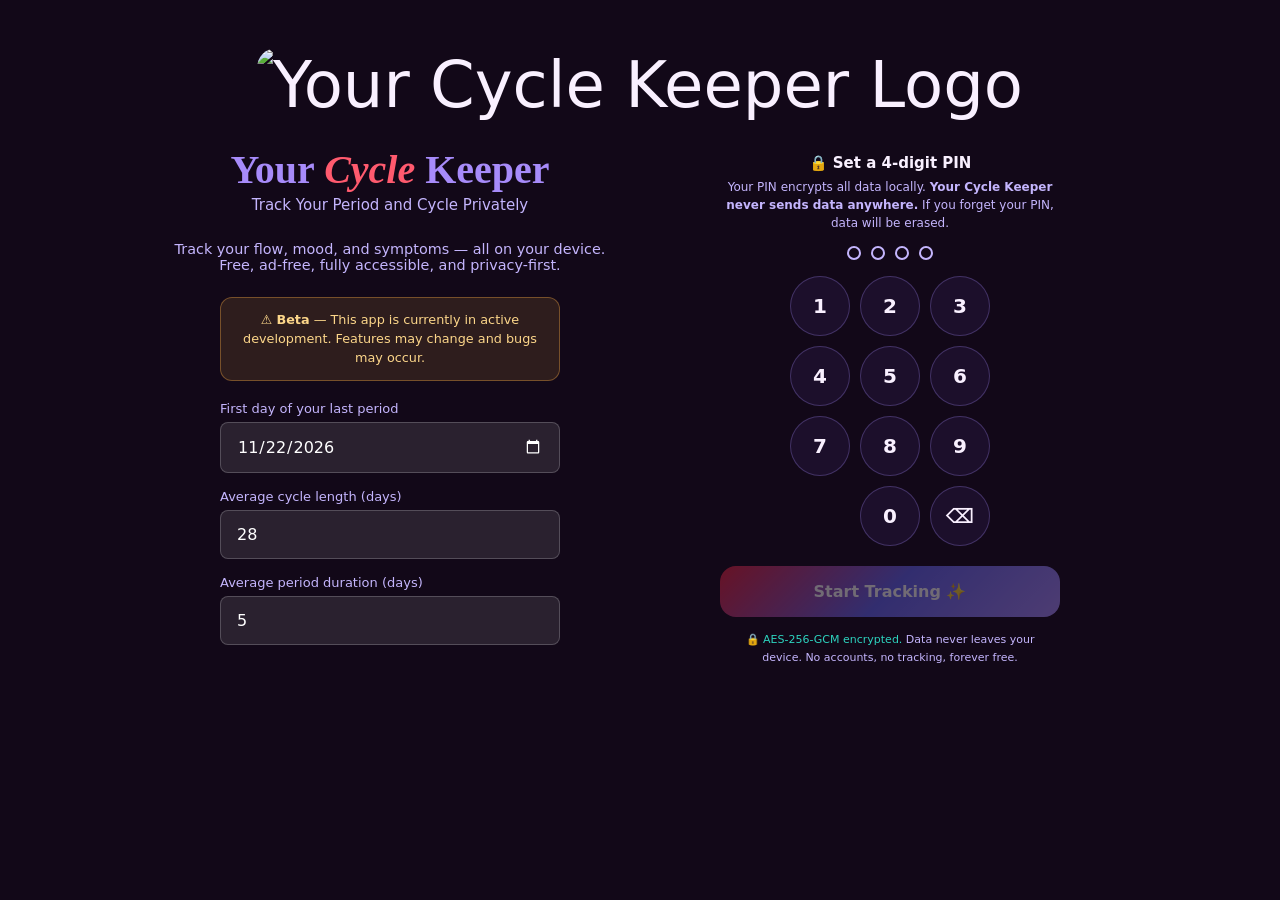
==== commit c16885f7: "fix: comment out pending GitHub Sponsors until approved" ====
--- a/period-tracker/index.html
+++ b/period-tracker/index.html
@@ -7,22 +7,7 @@
       content="width=device-width, initial-scale=1.0, viewport-fit=cover"
     />
 
-    <meta
-      http-equiv="Content-Security-Policy"
-      content="
-    default-src 'none';
-    script-src 'self' 'unsafe-inline';
-    style-src 'self' 'unsafe-inline';
-    font-src 'self' data:;
-    img-src 'self' data:;
-    manifest-src 'self';
-    connect-src 'none';
-    object-src 'none';
-    base-uri 'self';
-    form-action 'none';
-  "
-    />
-
+    <meta name="mobile-web-app-capable" content="yes" />
     <meta name="apple-mobile-web-app-capable" content="yes" />
     <meta
       name="apple-mobile-web-app-status-bar-style"
@@ -36,11 +21,11 @@
     />
     <meta
       name="description"
-      content="Your Cycle Keeper — a free, private period tracker with AES-256 encryption. Track your cycle, flow, mood, and symptoms entirely on your device. No accounts, no servers, no data collection. Forever free and ad-free."
+      content="Free menstruation & period tracker. Predict your next period, track ovulation, flow, mood and symptoms. Know what's normal for your cycle — 100% private, no account needed."
     />
     <meta
       name="keywords"
-      content="period tracker, cycle tracker, private period tracker, free period app, menstrual cycle tracker, ovulation tracker, fertility tracker, encrypted health app, offline period tracker, no account period tracker, privacy first, AES-256, PWA"
+      content="menstruation tracker, period tracker, menstrual cycle tracker, period calculator, cycle calculator, ovulation tracker, predict period, when will my period start, menstrual calendar, fertility tracker, private period tracker, free period app, offline period tracker, no account period tracker"
     />
     <meta name="author" content="Your Cycle Keeper" />
 
@@ -50,16 +35,16 @@
     <meta property="og:locale" content="en_US" />
     <meta
       property="og:title"
-      content="Your Cycle Keeper — Free Private Period & Cycle Tracker"
+      content="Your Cycle Keeper — Free Period & Menstruation Tracker"
     />
     <meta
       property="og:description"
-      content="Track your period, flow, mood and symptoms privately. AES-256 encrypted, no accounts, no servers, no data collection. Free forever."
-    />
-    <meta property="og:url" content="https://yourcyclekeeper.web.app/period-tracker/" />
+      content="Predict your next period and ovulation, track flow, mood and symptoms. Spot patterns in your cycle — 100% private, no account, no data collection."
+    />
+    <meta property="og:url" content="https://yourcyclekeeper.com/period-tracker/" />
     <meta
       property="og:image"
-      content="https://yourcyclekeeper.web.app/icons/favicon-512x512.png"
+      content="https://yourcyclekeeper.com/icons/favicon-512x512.png"
     />
     <meta property="og:image:width" content="512" />
     <meta property="og:image:height" content="512" />
@@ -72,28 +57,28 @@
     <meta name="twitter:card" content="summary" />
     <meta
       name="twitter:title"
-      content="Your Cycle Keeper — Free Private Period Tracker"
+      content="Your Cycle Keeper — Free Period & Menstruation Tracker"
     />
     <meta
       name="twitter:description"
-      content="Track your period, flow, mood and symptoms privately. AES-256 encrypted, no accounts, no servers. Free forever."
+      content="Predict your next period and ovulation, track flow, mood and symptoms. Spot patterns in your cycle — 100% private, no account needed."
     />
     <meta
       name="twitter:image"
-      content="https://yourcyclekeeper.web.app/icons/favicon-512x512.png"
+      content="https://yourcyclekeeper.com/icons/favicon-512x512.png"
     />
     <meta name="twitter:image:alt" content="Your Cycle Keeper logo" />
 
     <!-- Canonical URL -->
-    <link rel="canonical" href="https://yourcyclekeeper.web.app/period-tracker/" />
-
-    <link rel="stylesheet" href="style.css?v=20260308c" />
+    <link rel="canonical" href="https://yourcyclekeeper.com/period-tracker/" />
+
+    <link rel="stylesheet" href="style.css" />
     <link
       rel="stylesheet"
-      href="style-desktop.css?v=20260308c"
-      media="screen and (min-width: 768px)"
-    />
-    <link rel="manifest" href="../manifest.json" />
+      href="style-desktop.css"
+      media="screen and (min-width: 1024px)"
+    />
+    <link rel="manifest" href="manifest.json" />
     <link
       rel="icon"
       type="image/png"
@@ -165,7 +150,7 @@
       sizes="144x144"
       href="../icons/favicon-144x144.png"
     />
-    <title>Your Cycle Keeper — Private Period & Cycle Tracker</title>
+    <title>Your Cycle Keeper — Free Period & Menstruation Tracker</title>
 
     <!-- JSON-LD Schema for Search Engines -->
     <script type="application/ld+json">
@@ -174,8 +159,8 @@
         "@type": "SoftwareApplication",
         "name": "Your Cycle Keeper",
         "alternateName": "Cycle Keeper",
-        "description": "Free, private period and cycle tracker with AES-256 encryption. Track your flow, mood, and symptoms entirely on your device. No accounts, no servers, no data collection.",
-        "url": "https://yourcyclekeeper.web.app/period-tracker/",
+        "description": "Free menstruation and period tracker. Predict your next period, track ovulation, flow, mood and symptoms. Know what's normal for your cycle — 100% private, no account needed, no data collection.",
+        "url": "https://yourcyclekeeper.com/period-tracker/",
         "applicationCategory": "HealthApplication",
         "operatingSystem": "Web",
         "browserRequirements": "Requires JavaScript, Web Crypto API",
@@ -187,19 +172,20 @@
           "availability": "https://schema.org/InStock"
         },
         "featureList": [
-          "AES-256-GCM encryption",
-          "Offline-first PWA",
-          "Period tracking",
+          "Menstruation tracker",
+          "Period calculator — predict your next period",
+          "Ovulation tracker and fertile window estimator",
+          "Menstrual cycle calendar",
           "Flow intensity tracking",
-          "Mood tracking",
-          "Pain tracking",
-          "Cycle predictions",
-          "Ovulation estimation",
+          "Mood and pain symptom tracking",
+          "Cycle pattern analysis",
+          "No account required",
+          "100% private — data never leaves your device",
           "Encrypted backup & restore",
-          "Zero data collection"
+          "Free forever, no ads"
         ],
-        "screenshot": "https://yourcyclekeeper.web.app/icons/favicon-512x512.png",
-        "image": "https://yourcyclekeeper.web.app/icons/favicon-512x512.png"
+        "screenshot": "https://yourcyclekeeper.com/icons/favicon-512x512.png",
+        "image": "https://yourcyclekeeper.com/icons/favicon-512x512.png"
       }
     </script>
 
@@ -222,12 +208,15 @@
       </div>
     </div>
 
-    <div id="lock-screen">
+    <div id="lock-screen" class="hidden">
       <div class="lock-icon" id="lock-icon">
         <img
-          src="../icons/favicon-128x128.png"
+          src="../icons/favicon-192x192.png"
+          srcset="../icons/favicon-192x192.png 1x, ../icons/favicon-512x512.png 2x"
           alt="Your Cycle Keeper Logo"
           class="logo-lock"
+          width="192"
+          height="192"
         />
       </div>
       <div class="lock-logo">Your <span>Cycle</span> Keeper</div>
@@ -267,88 +256,97 @@
     <div id="onboarding" class="hidden">
       <div class="onboard-moon">
         <img
-          src="../icons/favicon-128x128.png"
+          src="../icons/favicon-96x96.png"
+          srcset="../icons/favicon-96x96.png 1x, ../icons/favicon-192x192.png 2x, ../icons/favicon-256x256.png 3x"
           alt="Your Cycle Keeper Logo"
           class="logo-onboard"
+          width="80"
+          height="80"
         />
       </div>
-      <h1 class="onboard-logo">Your <span>Cycle</span> Keeper</h1>
-      <p class="onboard-sub">Track Your Period and Cycle Privately</p>
-      <p class="onboard-tagline">
-        Track your flow, mood, and symptoms — all on your device. Free, ad-free,
-        fully accessible, and privacy-first.
-      </p>
-      <div class="beta-warning">
-        ⚠️ <strong>Beta</strong> — This app is currently in active development.
-        Features may change and bugs may occur.
-      </div>
-      <div class="onboard-form">
-        <label for="ob-last-period">First day of your last period</label>
-        <input type="date" id="ob-last-period" autocomplete="off" />
-        <label for="ob-cycle-len">Average cycle length (days)</label>
-        <input
-          type="number"
-          id="ob-cycle-len"
-          value="28"
-          min="20"
-          max="45"
-          autocomplete="off"
-        />
-        <label for="ob-period-dur">Average period duration (days)</label>
-        <input
-          type="number"
-          id="ob-period-dur"
-          value="5"
-          min="1"
-          max="10"
-          autocomplete="off"
-        />
-
-        <div class="pin-setup-title">🔒 Set a 4-digit PIN</div>
-        <div class="pin-setup-sub">
-          Your PIN encrypts all data locally.
-          <strong>Your Cycle Keeper never sends data anywhere.</strong> If you
-          forget your PIN, data will be erased.
-        </div>
-        <div class="setup-pin-wrap" id="setup-pin-dots">
-          <div class="setup-pin-dot" id="sp0"></div>
-          <div class="setup-pin-dot" id="sp1"></div>
-          <div class="setup-pin-dot" id="sp2"></div>
-          <div class="setup-pin-dot" id="sp3"></div>
-        </div>
-        <div class="onboard-numpad">
-          <div class="num-btn" onclick="setupPinInput('1')">1</div>
-          <div class="num-btn" onclick="setupPinInput('2')">2</div>
-          <div class="num-btn" onclick="setupPinInput('3')">3</div>
-          <div class="num-btn" onclick="setupPinInput('4')">4</div>
-          <div class="num-btn" onclick="setupPinInput('5')">5</div>
-          <div class="num-btn" onclick="setupPinInput('6')">6</div>
-          <div class="num-btn" onclick="setupPinInput('7')">7</div>
-          <div class="num-btn" onclick="setupPinInput('8')">8</div>
-          <div class="num-btn" onclick="setupPinInput('9')">9</div>
-          <div class="num-btn empty"></div>
-          <div class="num-btn" onclick="setupPinInput('0')">0</div>
-          <div class="num-btn del" onclick="setupPinDelete()">⌫</div>
-        </div>
-        <button
-          class="onboard-start"
-          id="onboard-start-btn"
-          onclick="startApp()"
-          disabled
-        >
-          Start Tracking ✨
-        </button>
-      </div>
-      <p class="privacy-note">
-        🔒 <span>AES-256-GCM encrypted.</span> Data never leaves your device. No
-        accounts, no tracking, forever free.
-      </p>
+      <div class="desktop column-left">
+        <h1 class="onboard-logo">Your <span>Cycle</span> Keeper</h1>
+        <p class="onboard-sub">Track Your Period and Cycle Privately</p>
+        <p class="onboard-tagline">
+          Track your flow, mood, and symptoms — all on your device. Free, ad-free,
+          fully accessible, and privacy-first.
+        </p>
+        <div class="beta-warning">
+          ⚠️ <strong>Beta</strong> — This app is currently in active development.
+          Features may change and bugs may occur.
+        </div>
+        <div class="onboard-form">
+          <label for="ob-last-period">First day of your last period</label>
+          <input type="date" id="ob-last-period" autocomplete="off" />
+          <label for="ob-cycle-len">Average cycle length (days)</label>
+          <input
+            type="number"
+            id="ob-cycle-len"
+            value="28"
+            min="20"
+            max="45"
+            autocomplete="off"
+          />
+          <label for="ob-period-dur">Average period duration (days)</label>
+          <input
+            type="number"
+            id="ob-period-dur"
+            value="5"
+            min="1"
+            max="10"
+            autocomplete="off"
+          />
+        </div>
+      </div>
+      <div class="desktop column-right">
+        <div class="onboard-form">
+          <div class="pin-setup-title">🔒 Set a 4-digit PIN</div>
+            <div class="pin-setup-sub">
+              Your PIN encrypts all data locally.
+              <strong>Your Cycle Keeper never sends data anywhere.</strong> If you
+              forget your PIN, data will be erased.
+            </div>
+            <div class="setup-pin-wrap" id="setup-pin-dots">
+              <div class="setup-pin-dot" id="sp0"></div>
+              <div class="setup-pin-dot" id="sp1"></div>
+              <div class="setup-pin-dot" id="sp2"></div>
+              <div class="setup-pin-dot" id="sp3"></div>
+            </div>
+            <div class="onboard-numpad">
+              <div class="num-btn" onclick="setupPinInput('1')">1</div>
+              <div class="num-btn" onclick="setupPinInput('2')">2</div>
+              <div class="num-btn" onclick="setupPinInput('3')">3</div>
+              <div class="num-btn" onclick="setupPinInput('4')">4</div>
+              <div class="num-btn" onclick="setupPinInput('5')">5</div>
+              <div class="num-btn" onclick="setupPinInput('6')">6</div>
+              <div class="num-btn" onclick="setupPinInput('7')">7</div>
+              <div class="num-btn" onclick="setupPinInput('8')">8</div>
+              <div class="num-btn" onclick="setupPinInput('9')">9</div>
+              <div class="num-btn empty"></div>
+              <div class="num-btn" onclick="setupPinInput('0')">0</div>
+              <div class="num-btn del" onclick="setupPinDelete()">⌫</div>
+            </div>
+            <button
+              class="onboard-start"
+              id="onboard-start-btn"
+              onclick="startApp()"
+              disabled
+            >
+              Start Tracking ✨
+            </button>
+          </div>
+          <p class="privacy-note">
+            🔒 <span>AES-256-GCM encrypted.</span> Data never leaves your device. No
+            accounts, no tracking, forever free.
+          </p>
+          </div>
+        </div>
     </div>
 
     <!-- MAIN APP -->
     <div id="app" style="display: none">
       <div class="header">
-        <div class="logo">Your <span>Cycle</span> Keeper</div>
+        <a href="/" class="logo" style="text-decoration:none;">Your <span>Cycle</span> Keeper</a>
         <div class="bottom-nav" id="bottom-nav">
           <div
             class="bnav-item active"
@@ -373,7 +371,7 @@
                 <line x1="16" y1="2" x2="16" y2="6"></line>
                 <line x1="8" y1="2" x2="8" y2="6"></line>
                 <line x1="3" y1="10" x2="21" y2="10"></line></svg></span
-            >Calendar
+            ><span data-i18n="nav_calendar">Calendar</span>
           </div>
           <div
             class="bnav-item"
@@ -407,7 +405,7 @@
                   stroke-linecap="round"
                   stroke-linejoin="round"
                 ></path></svg></span
-            >Insights
+            ><span data-i18n="nav_insights">Insights</span>
           </div>
           <div
             class="bnav-item"
@@ -428,7 +426,7 @@
                 <path
                   d="M 22.205078 2 A 1.0001 1.0001 0 0 0 21.21875 2.8378906 L 20.246094 8.7929688 C 19.076509 9.1331971 17.961243 9.5922728 16.910156 10.164062 L 11.996094 6.6542969 A 1.0001 1.0001 0 0 0 10.708984 6.7597656 L 6.8183594 10.646484 A 1.0001 1.0001 0 0 0 6.7070312 11.927734 L 10.164062 16.873047 C 9.583454 17.930271 9.1142098 19.051824 8.765625 20.232422 L 2.8359375 21.21875 A 1.0001 1.0001 0 0 0 2.0019531 22.205078 L 2.0019531 27.705078 A 1.0001 1.0001 0 0 0 2.8261719 28.691406 L 8.7597656 29.742188 C 9.1064607 30.920739 9.5727226 32.043065 10.154297 33.101562 L 6.6542969 37.998047 A 1.0001 1.0001 0 0 0 6.7597656 39.285156 L 10.648438 43.175781 A 1.0001 1.0001 0 0 0 11.927734 43.289062 L 16.882812 39.820312 C 17.936999 40.39548 19.054994 40.857928 20.228516 41.201172 L 21.21875 47.164062 A 1.0001 1.0001 0 0 0 22.205078 48 L 27.705078 48 A 1.0001 1.0001 0 0 0 28.691406 47.173828 L 29.751953 41.1875 C 30.920633 40.838997 32.033372 40.369697 33.082031 39.791016 L 38.070312 43.291016 A 1.0001 1.0001 0 0 0 39.351562 43.179688 L 43.240234 39.287109 A 1.0001 1.0001 0 0 0 43.34375 37.996094 L 39.787109 33.058594 C 40.355783 32.014958 40.813915 30.908875 41.154297 29.748047 L 47.171875 28.693359 A 1.0001 1.0001 0 0 0 47.998047 27.707031 L 47.998047 22.207031 A 1.0001 1.0001 0 0 0 47.160156 21.220703 L 41.152344 20.238281 C 40.80968 19.078827 40.350281 17.974723 39.78125 16.931641 L 43.289062 11.933594 A 1.0001 1.0001 0 0 0 43.177734 10.652344 L 39.287109 6.7636719 A 1.0001 1.0001 0 0 0 37.996094 6.6601562 L 33.072266 10.201172 C 32.023186 9.6248101 30.909713 9.1579916 29.738281 8.8125 L 28.691406 2.828125 A 1.0001 1.0001 0 0 0 27.705078 2 L 22.205078 2 z M 23.056641 4 L 26.865234 4 L 27.861328 9.6855469 A 1.0001 1.0001 0 0 0 28.603516 10.484375 C 30.066026 10.848832 31.439607 11.426549 32.693359 12.185547 A 1.0001 1.0001 0 0 0 33.794922 12.142578 L 38.474609 8.7792969 L 41.167969 11.472656 L 37.835938 16.220703 A 1.0001 1.0001 0 0 0 37.796875 17.310547 C 38.548366 18.561471 39.118333 19.926379 39.482422 21.380859 A 1.0001 1.0001 0 0 0 40.291016 22.125 L 45.998047 23.058594 L 45.998047 26.867188 L 40.279297 27.871094 A 1.0001 1.0001 0 0 0 39.482422 28.617188 C 39.122545 30.069817 38.552234 31.434687 37.800781 32.685547 A 1.0001 1.0001 0 0 0 37.845703 33.785156 L 41.224609 38.474609 L 38.53125 41.169922 L 33.791016 37.84375 A 1.0001 1.0001 0 0 0 32.697266 37.808594 C 31.44975 38.567585 30.074755 39.148028 28.617188 39.517578 A 1.0001 1.0001 0 0 0 27.876953 40.3125 L 26.867188 46 L 23.052734 46 L 22.111328 40.337891 A 1.0001 1.0001 0 0 0 21.365234 39.53125 C 19.90185 39.170557 18.522094 38.59371 17.259766 37.835938 A 1.0001 1.0001 0 0 0 16.171875 37.875 L 11.46875 41.169922 L 8.7734375 38.470703 L 12.097656 33.824219 A 1.0001 1.0001 0 0 0 12.138672 32.724609 C 11.372652 31.458855 10.793319 30.079213 10.427734 28.609375 A 1.0001 1.0001 0 0 0 9.6328125 27.867188 L 4.0019531 26.867188 L 4.0019531 23.052734 L 9.6289062 22.117188 A 1.0001 1.0001 0 0 0 10.435547 21.373047 C 10.804273 19.898143 11.383325 18.518729 12.146484 17.255859 A 1.0001 1.0001 0 0 0 12.111328 16.164062 L 8.8261719 11.46875 L 11.523438 8.7734375 L 16.185547 12.105469 A 1.0001 1.0001 0 0 0 17.28125 12.148438 C 18.536908 11.394293 19.919867 10.822081 21.384766 10.462891 A 1.0001 1.0001 0 0 0 22.132812 9.6523438 L 23.056641 4 z M 25 17 C 20.593567 17 17 20.593567 17 25 C 17 29.406433 20.593567 33 25 33 C 29.406433 33 33 29.406433 33 25 C 33 20.593567 29.406433 17 25 17 z M 25 19 C 28.325553 19 31 21.674447 31 25 C 31 28.325553 28.325553 31 25 31 C 21.674447 31 19 28.325553 19 25 C 19 21.674447 21.674447 19 25 19 z"
                 ></path></svg></span
-            >Settings
+            ><span data-i18n="nav_settings">Settings</span>
           </div>
           <div
             class="bnav-item"
@@ -456,84 +454,61 @@
                 />
               </svg>
             </span>
-            About
-          </div>
-          <div
-            class="bnav-item bnav-support"
-            id="bnav-support"
-            onclick="switchTab('support')"
-            tabindex="0"
-            role="button"
-            aria-label="Support development"
-            onkeydown="if(event.key==='Enter'||event.key===' '){event.preventDefault();switchTab('support');}"
-          >
-            <span class="icon">
-              <svg
-                viewBox="0 0 24 24"
-                width="20"
-                height="20"
-                fill="currentColor"
-                xmlns="http://www.w3.org/2000/svg"
-              >
-                <path
-                  d="M20.84 4.61a5.5 5.5 0 0 0-7.78 0L12 5.67l-1.06-1.06a5.5 5.5 0 0 0-7.78 7.78l1.06 1.06L12 21.23l7.78-7.78 1.06-1.06a5.5 5.5 0 0 0 0-7.78z"
-                />
-              </svg>
-            </span>
-            Support
-          </div>
-        </div>
-      </div>
-
-      <div id="desktop-right-column">
+            <span data-i18n="nav_about">About</span>
+          </div>
+        </div>
+      </div>
+
+      <div id="desktop-right-column" role="main" aria-label="App content">
         <!-- CALENDAR VIEW -->
         <div id="view-calendar">
-          <!-- In-app Reminder Banner -->
-          <div id="reminder-banner" class="reminder-banner">
-            ⏰ <span id="reminder-text">Your period is expected soon</span>
-          </div>
+
 
           <div class="status-card">
             <div class="status-phase" id="status-phase"><span class="phase-dot"></span><span id="status-phase-text">Current Phase</span></div>
             <div class="status-title" id="status-title">—</div>
             <div class="status-subtitle" id="status-subtitle">Loading…</div>
+            <div id="status-empty-hint" class="status-empty-hint hidden" data-i18n="status_no_data_hint"></div>
+            <div id="reminder-banner" class="reminder-banner">
+              ⏰ <span id="reminder-text">Your period is expected soon</span>
+            </div>
             <div class="status-row">
               <div class="status-pill">
                 <div class="val" id="cycle-day">—</div>
-                <div class="lbl">Cycle Day</div>
+                <div class="lbl" data-i18n="cycle_day">Cycle Day</div>
               </div>
               <div class="status-pill">
                 <div class="val" id="days-until-next">—</div>
-                <div class="lbl">Until Next</div>
+                <div class="lbl" data-i18n="until_next">Until Next</div>
               </div>
               <div class="status-pill">
                 <div class="val" id="cycle-len-disp">—</div>
-                <div class="lbl">Avg Length</div>
+                <div class="lbl" data-i18n="avg_length_short">Avg Length</div>
               </div>
             </div>
           </div>
 
           <div class="cycle-bar-wrap">
             <div class="cycle-bar-labels">
-              <span>Day 1</span><span id="bar-cycle-end">Day 28</span>
+              <span data-i18n="day_1">Day 1</span><span id="bar-cycle-end">Day 28</span>
             </div>
             <div class="cycle-bar" id="cycle-bar"></div>
             <div class="bar-legend">
               <div class="legend-item">
                 <div class="legend-dot legend-dot--rose"></div>
-                Period
+                <span data-i18n="period_short">Period</span>
               </div>
               <div class="legend-item">
                 <div class="legend-dot legend-dot--fertile"></div>
-                Fertile
+                <span data-i18n="fertile">Fertile</span>
               </div>
               <div class="legend-item">
                 <div class="legend-dot legend-dot--ovulation"></div>
-                Ovulation
+                <span data-i18n="ovulation_short">Ovulation</span>
               </div>
               <div class="legend-item">
                 <div class="legend-dot legend-dot--lavender"></div>
-                Luteal
+                <span data-i18n="luteal">Luteal</span>
               </div>
             </div>
           </div>
@@ -542,6 +517,7 @@
             <div class="cal-header">
               <button
                 class="cal-nav-btn"
+                id="cal-prev"
                 onclick="changeMonth(-1)"
                 aria-label="Previous month"
               >
@@ -550,21 +526,14 @@
               <div class="cal-month" id="cal-month-label">—</div>
               <button
                 class="cal-nav-btn"
+                id="cal-next"
                 onclick="changeMonth(1)"
                 aria-label="Next month"
               >
                 ›
               </button>
             </div>
-            <div class="cal-weekdays">
-              <div>Su</div>
-              <div>Mo</div>
-              <div>Tu</div>
-              <div>We</div>
-              <div>Th</div>
-              <div>Fr</div>
-              <div>Sa</div>
-            </div>
+            <div class="cal-weekdays" id="cal-weekdays"></div>
             <div class="cal-grid" id="cal-grid"></div>
           </div>
 
@@ -579,9 +548,9 @@
                 <div class="log-date-title" id="log-panel-date">
                   Log for Today
                 </div>
-                <button class="close-btn" onclick="closeLogPanel()">×</button>
+                <button class="close-btn" onclick="closeLogPanel()" aria-label="Close">×</button>
               </div>
-              <p class="calendar-empty-text">What's your flow today? 🌊</p>
+              <p class="calendar-empty-text" data-i18n="flow_question">What's your flow today? 🌊</p>
               <div class="log-options">
                 <div
                   class="log-btn"
@@ -592,7 +561,7 @@
                   aria-label="Set flow intensity"
                   onkeydown="if(event.key==='Enter'||event.key===' '){event.preventDefault();showFlowModal();}"
                 >
-                  <span class="icon" id="log-flow-icon">🩸</span>Flow
+                  <span class="icon" id="log-flow-icon">🩸</span><span data-i18n="flow">Flow</span>
                 </div>
                 <div
                   class="log-btn"
@@ -603,7 +572,7 @@
                   aria-label="Set pain level"
                   onkeydown="if(event.key==='Enter'||event.key===' '){event.preventDefault();showPainModal();}"
                 >
-                  <span class="icon" id="log-pain-icon">🤕</span>Pain
+                  <span class="icon" id="log-pain-icon">🤕</span><span id="log-pain-label" data-i18n="pain">Pain</span>
                 </div>
                 <div
                   class="log-btn mood-btn"
@@ -614,48 +583,27 @@
                   aria-label="Set mood"
                   onkeydown="if(event.key==='Enter'||event.key===' '){event.preventDefault();showMoodModal();}"
                 >
-                  <span class="icon" id="log-mood-icon">😐</span>Mood
-                </div>
-              </div>
-              <div class="period-markers">
-                <div
-                  class="period-marker-btn"
-                  id="log-period-start"
-                  onclick="togglePeriodStart()"
-                  tabindex="0"
-                  role="button"
-                  aria-label="Mark period start"
-                  onkeydown="if(event.key==='Enter'||event.key===' '){event.preventDefault();togglePeriodStart();}"
-                >
-                  <span class="icon">📅</span>Period Start
-                </div>
-                <div
-                  class="period-marker-btn"
-                  id="log-period-end"
-                  onclick="togglePeriodEnd()"
-                  tabindex="0"
-                  role="button"
-                  aria-label="Mark period end"
-                  onkeydown="if(event.key==='Enter'||event.key===' '){event.preventDefault();togglePeriodEnd();}"
-                >
-                  <span class="icon">🏁</span>Period End
+                  <span class="icon" id="log-mood-icon">😐</span><span data-i18n="mood">Mood</span>
                 </div>
               </div>
               <textarea
                 class="log-note"
                 id="log-note"
                 rows="2"
-                placeholder="Add a note…"
+                data-i18n-placeholder="note_placeholder" placeholder="Add a note…"
                 maxlength="500"
-                oninput="updateNoteCount()"
+                oninput="updateNoteCount(); scheduleAutoSaveNote()"
               ></textarea>
-              <div class="note-limit" id="note-limit">0 / 500</div>
+              <div class="note-footer-row">
+                <div class="note-limit" id="note-limit">0 / 500</div>
+                <div class="autosave-indicator" id="autosave-indicator">All changes saved ✓</div>
+              </div>
               <div class="log-actions">
-                <button class="log-save-btn" onclick="saveLog()">
-                  Save Entry
+                <button class="log-reset-btn" id="log-reset-btn" onclick="resetLogWithConfirm()">
+                  ↺ Reset day
                 </button>
-                <button class="log-delete-btn" onclick="deleteLog()">
-                  Delete Entry
+                <button class="log-done-btn" onclick="closeLogPanel()">
+                  Done
                 </button>
               </div>
             </div>
@@ -666,84 +614,96 @@
       <!-- INSIGHTS VIEW -->
       <div class="insights-wrap" id="view-insights">
         <div class="insight-card">
-          <h3>Cycle Stats</h3>
+          <h3 data-i18n="cycle_stats">Cycle Stats</h3>
           <div class="stat-grid">
             <div class="stat-box">
               <div class="big stat-color--rose" id="avg-cycle">—</div>
-              <div class="sm">Avg Length</div>
+              <div class="sm" data-i18n="avg_length">Avg Length</div>
             </div>
             <div class="stat-box">
               <div class="big stat-color--lavender" id="avg-period">—</div>
-              <div class="sm">Avg Period</div>
+              <div class="sm" data-i18n="avg_period">Avg Period</div>
             </div>
             <div class="stat-box">
               <div class="big stat-color--teal" id="tracked-cycles">—</div>
-              <div class="sm">Cycles Logged</div>
+              <div class="sm" data-i18n="cycles_logged">Cycles Logged</div>
             </div>
             <div class="stat-box">
               <div class="big stat-color--fertile" id="fertile-window">—</div>
-              <div class="sm">Fertile Days</div>
-            </div>
-          </div>
-        </div>
-        <div class="insight-card">
-          <div class="chart-header-row">
-            <h3>Symptom Tracking</h3>
-            <button
-              onclick="downloadChart()"
-              aria-label="Download chart"
-              class="chart-download-btn"
-              title="Download chart"
-            >
-              <svg
-                class="w-6 h-6"
-                aria-hidden="true"
-                xmlns="http://www.w3.org/2000/svg"
-                width="24"
-                height="24"
-                fill="none"
-                viewBox="0 0 24 24"
-              >
-                <path
-                  stroke="currentColor"
-                  stroke-linecap="round"
-                  stroke-linejoin="round"
-                  stroke-width="2"
-                  d="M4 15v2a3 3 0 0 0 3 3h10a3 3 0 0 0 3-3v-2m-8 1V4m0 12-4-4m4 4 4-4"
-                />
-              </svg>
+              <div class="sm" data-i18n="fertile_days">Fertile Days</div>
+            </div>
+          </div>
+        </div>
+        <div class="insight-card" id="insight-tabs-card">
+          <div class="insight-tabs-nav">
+            <button id="tab-btn-chart" class="insight-tab-btn active" onclick="switchInsightTab('chart')">
+              <span data-i18n="symptom_tracking">Symptoms</span>
             </button>
-          </div>
-
-          <div class="chart-controls-row">
-            <select
-              id="pain-view-month"
-              onchange="updatePainChart()"
-              aria-label="Select month to view"
-              class="chart-select"
-            >
-              <option value="" class="chart-select option">All Months</option>
-              <option value="0" class="chart-select option">January</option>
-              <option value="1" class="chart-select option">February</option>
-              <option value="2" class="chart-select option">March</option>
-              <option value="3" class="chart-select option">April</option>
-              <option value="4" class="chart-select option">May</option>
-              <option value="5" class="chart-select option">June</option>
-              <option value="6" class="chart-select option">July</option>
-              <option value="7" class="chart-select option">August</option>
-              <option value="8" class="chart-select option">September</option>
-              <option value="9" class="chart-select option">October</option>
-              <option value="10" class="chart-select option">November</option>
-              <option value="11" class="chart-select option">December</option>
-            </select>
-            <select
-              id="pain-view-year"
-              onchange="updatePainChart()"
-              aria-label="Select year to view"
-              class="chart-select"
-            ></select>
-          </div>
+            <button id="tab-btn-how" class="insight-tab-btn" onclick="switchInsightTab('how')">
+              <span data-i18n="how_it_works">How it Works</span>
+            </button>
+
+            <button id="tab-btn-history" class="insight-tab-btn" onclick="switchInsightTab('history')">
+              <span data-i18n="cycle_history">Cycle History</span>
+            </button>
+          </div>
+
+          <div id="insight-tab-chart" class="insight-tab-content">
+            <h3 class="mobile-only-title" data-i18n="symptom_tracking">Symptom Tracking</h3>
           <div id="pain-chart-container" class="chart-container">
+            <div class="chart-controls-row">
+              <select
+                id="pain-view-month"
+                onchange="updatePainChart()"
+                aria-label="Select month to view"
+                class="chart-select"
+              >
+                <option value="" class="chart-select option" data-i18n="all_months">All Months</option>
+                <option value="0" class="chart-select option">January</option>
+                <option value="1" class="chart-select option">February</option>
+                <option value="2" class="chart-select option">March</option>
+                <option value="3" class="chart-select option">April</option>
+                <option value="4" class="chart-select option">May</option>
+                <option value="5" class="chart-select option">June</option>
+                <option value="6" class="chart-select option">July</option>
+                <option value="7" class="chart-select option">August</option>
+                <option value="8" class="chart-select option">September</option>
+                <option value="9" class="chart-select option">October</option>
+                <option value="10" class="chart-select option">November</option>
+                <option value="11" class="chart-select option">December</option>
+              </select>
+              <select
+                id="pain-view-year"
+                onchange="updatePainChart()"
+                aria-label="Select year to view"
+                class="chart-select"
+              ></select>
+              <button
+                onclick="downloadChart()"
+                aria-label="Export chart as image"
+                class="chart-export-btn"
+              >
+                <span data-i18n="export">Export</span>
+                <svg
+                  class="w-4 h-4"
+                  aria-hidden="true"
+                  xmlns="http://www.w3.org/2000/svg"
+                  width="20"
+                  height="20"
+                  fill="none"
+                  viewBox="0 0 24 24"
+                >
+                  <path
+                    stroke="currentColor"
+                    stroke-linecap="round"
+                    stroke-linejoin="round"
+                    stroke-width="2"
+                    d="M4 15v2a3 3 0 0 0 3 3h10a3 3 0 0 0 3-3v-2m-8 1V4m0 12-4-4m4 4 4-4"
+                  />
+                </svg>
+              </button>
+            </div>
+
             <canvas id="pain-chart" class="chart-canvas"></canvas>
           </div>
           <div id="chart-legend" class="chart-legend">
@@ -753,292 +713,324 @@
                 onclick="setChartFilter('period')"
                 tabindex="0"
                 role="button"
+                aria-pressed="true"
                 aria-label="Toggle period data visibility"
                 onkeydown="if(event.key==='Enter'||event.key===' '){event.preventDefault();setChartFilter('period');}"
                 class="legend-item--period"
-                >▮ Period</span
+                ><span data-i18n="period_short">Period</span></span
               >
               <span
                 id="legend-ovulation"
                 onclick="setChartFilter('ovulation')"
                 tabindex="0"
                 role="button"
+                aria-pressed="true"
                 aria-label="Toggle ovulation data visibility"
                 onkeydown="if(event.key==='Enter'||event.key===' '){event.preventDefault();setChartFilter('ovulation');}"
                 class="legend-item--ovulation"
-                >▮ Ovulation</span
+                ><span data-i18n="ovulation_short">Ovulation</span></span
               >
               <span
                 id="legend-flow"
                 onclick="setChartFilter('flow')"
                 tabindex="0"
                 role="button"
+                aria-pressed="true"
                 aria-label="Toggle flow data visibility"
                 onkeydown="if(event.key==='Enter'||event.key===' '){event.preventDefault();setChartFilter('flow');}"
                 class="legend-item--flow"
-                >▮ Flow</span
+                ><span data-i18n="flow">Flow</span></span
               >
               <span
                 id="legend-pain"
                 onclick="setChartFilter('pain')"
                 tabindex="0"
                 role="button"
+                aria-pressed="true"
                 aria-label="Toggle pain data visibility"
                 onkeydown="if(event.key==='Enter'||event.key===' '){event.preventDefault();setChartFilter('pain');}"
                 class="legend-item--pain"
-                >▮ Pain</span
+                ><span data-i18n="pain">Pain</span></span
               >
               <span
                 id="legend-mood"
                 onclick="setChartFilter('mood')"
                 tabindex="0"
                 role="button"
+                aria-pressed="true"
                 aria-label="Toggle mood data visibility"
                 onkeydown="if(event.key==='Enter'||event.key===' '){event.preventDefault();setChartFilter('mood');}"
                 class="legend-item--mood"
-                >▮ Mood</span
-              >
-            </div>
-          </div>
-        </div>
-        <div class="insight-card">
-          <h3>How Your Cycle Keeper Works</h3>
-          <div class="info-box">
-            Your Cycle Keeper estimates your fertile window by tracking cycle
-            patterns.
-            <strong>Ovulation</strong> is estimated ~14 days before your next
-            period. <strong>Fertile days</strong> are calculated as day 8
-            through (cycle length − 11).<br /><br />
-            For regular 28-day cycles, this means days 8–17 are typically
-            fertile, with ovulation around day 14.<br /><br />
-            ⚠️ <strong>This is an estimation tool only.</strong> Not for
-            contraception. Stress, illness &amp; medications can shift timing.
-          </div>
-        </div>
-        <div class="insight-card">
-          <h3>Cycle History</h3>
-          <div id="cycle-history">
-            <p class="empty-history">No history yet.</p>
+                ><span data-i18n="mood">Mood</span></span
+              >
+            </div>
+          </div>
+          </div>
+          <div id="insight-tab-how" class="insight-tab-content" style="display: none;">
+            <h3 class="mobile-only-title" data-i18n="how_it_works">How it Works</h3>
+            <div class="info-box" style="margin-bottom: 0.75rem;">
+              <p data-i18n="how_it_works_p1" style="margin-bottom: 0.75rem;">Your Cycle Keeper estimates your fertile window by tracking cycle patterns. Ovulation is estimated ~14 days before your next period. Fertile days are calculated as day 8 through (cycle length − 11).</p>
+              <p data-i18n="how_it_works_p2">For regular 28-day cycles, this means days 8–17 are typically fertile, with ovulation around day 14.</p>
+            </div>
+            <div class="info-box info-box--warning">
+              <p data-i18n="estimation_disclaimer">⚠️ This is an estimation tool only. Not for contraception. Stress, illness &amp; medications can shift timing.</p>
+            </div>
+          </div>
+          <div id="insight-tab-history" class="insight-tab-content" style="display: none;">
+            <h3 class="mobile-only-title" data-i18n="cycle_history">Cycle History</h3>
+            <div id="cycle-history">
+              <p class="empty-history" data-i18n="cycle_history_empty">No history yet.</p>
+            </div>
+            <div id="history-count" style="font-size:0.75rem;color:var(--text-muted);margin-top:0.5rem;"></div>
+            <div class="history-legend">
+              <span class="legend-item"><span class="legend-dot" style="background:var(--fertile-green)"></span><span data-i18n="legend_short">Short (&lt;26d)</span></span>
+              <span class="legend-item"><span class="legend-dot" style="background:var(--lavender)"></span><span data-i18n="legend_normal">Normal (26–32d)</span></span>
+              <span class="legend-item"><span class="legend-dot" style="background:var(--rose)"></span><span data-i18n="legend_long">Long (&gt;32d)</span></span>
+            </div>
           </div>
         </div>
       </div>
 
       <!-- ABOUT VIEW -->
       <div class="settings-wrap" id="view-about">
-        <div class="settings-section">
-          <h3>Privacy Guarantee</h3>
-          <div class="info-box info-box--success">
-            Your Cycle Keeper collects <strong>zero data</strong>. This app:<br />
-            &nbsp;• Stores all data locally on your device only<br />
-            &nbsp;• Has no servers, no accounts, no cloud storage<br />
-            &nbsp;• Has no analytics, no tracking, no telemetry<br />
-            &nbsp;• Has no ads, no third-party code<br />
-            &nbsp;• Never transmits any data anywhere<br />
-            &nbsp;• Is encrypted with your PIN via AES-256-GCM<br /><br />
-            Your health data is yours alone.
-          </div>
-        </div>
-        <div class="settings-section" id="about-core-section">
-          <h3>About Your Cycle Keeper</h3>
-          <div class="info-box">
-            Your Cycle Keeper is free software built with care for privacy.
-            Based on the
-            <strong>Calendar Rhythm Method</strong> and
-            <strong>Standard Days Method</strong> for cycle estimation. For
-            informational purposes only.<br /><br />
-            <strong>Version:</strong> 1.0.0-beta<br />
-            <strong>License:</strong> MIT License<br />
-            <strong>Developer:</strong>
-            <a
-              href="https://github.com/pythonime-lab"
-              target="_blank"
-              rel="noopener"
-              class="accessibility-link"
-              >pythonime-lab</a
-            ><br /><br />
-            Found a bug or have a suggestion? Visit our
-            <a
-              href="https://github.com/pythonime-lab/yourcyclekeeper"
-              target="_blank"
-              rel="noopener"
-              class="accessibility-link"
-              >GitHub repository</a
-            >.
-          </div>
-        </div>
-        <div class="settings-section" id="support-section">
-          <h3>Support Development</h3>
-          <div class="info-box info-box--success">
-            Your Cycle Keeper is <strong>free forever</strong> with no ads, no
-            tracking, and no data collection. If you find it helpful and would
-            like to support continued development, you can buy me a coffee!<br /><br />
-            <a
-              href="https://paypal.me/pythonime"
-              target="_blank"
-              rel="noopener"
-              class="support-link"
-            >
-              <span>Support via</span>
-              <span class="support-paypal-logo" aria-hidden="true"
-                ><svg
-                  xmlns="http://www.w3.org/2000/svg"
-                  fill="none"
-                  viewBox="0 0 170 48"
-                >
-                  <path
-                    fill="#003087"
-                    d="M62.56 28.672a10.111 10.111 0 009.983-8.56c.78-4.967-3.101-9.303-8.6-9.303H55.08a.689.689 0 00-.69.585l-3.95 25.072a.643.643 0 00.634.742h4.69a.689.689 0 00.688-.585l1.162-7.365a.689.689 0 01.689-.586h4.257zm3.925-8.786c-.29 1.836-1.709 3.189-4.425 3.189h-3.474l1.053-6.68h3.411c2.81.006 3.723 1.663 3.435 3.496v-.005zm26.378-1.18H88.41a.69.69 0 00-.69.585l-.144.924s-3.457-3.775-9.575-1.225c-3.51 1.461-5.194 4.48-5.91 6.69 0 0-2.277 6.718 2.87 10.417 0 0 4.771 3.556 10.145-.22l-.093.589a.642.642 0 00.634.742h4.451a.689.689 0 00.69-.585l2.708-17.175a.643.643 0 00-.634-.742zm-6.547 9.492a4.996 4.996 0 01-4.996 4.276 4.513 4.513 0 01-1.397-.205c-1.92-.616-3.015-2.462-2.7-4.462a4.996 4.996 0 015.014-4.277c.474-.005.946.065 1.398.206 1.913.614 3.001 2.46 2.686 4.462h-.005z"
-                  />
-                  <path
-                    fill="#0070E0"
-                    d="M126.672 28.672a10.115 10.115 0 009.992-8.56c.779-4.967-3.101-9.303-8.602-9.303h-8.86a.69.69 0 00-.689.585l-3.962 25.079a.637.637 0 00.365.683.64.64 0 00.269.06h4.691a.69.69 0 00.689-.586l1.163-7.365a.688.688 0 01.689-.586l4.255-.007zm3.925-8.786c-.29 1.836-1.709 3.189-4.426 3.189h-3.473l1.054-6.68h3.411c2.808.006 3.723 1.663 3.434 3.496v-.005zm26.377-1.18h-4.448a.69.69 0 00-.689.585l-.146.924s-3.456-3.775-9.574-1.225c-3.509 1.461-5.194 4.48-5.911 6.69 0 0-2.276 6.718 2.87 10.417 0 0 4.772 3.556 10.146-.22l-.093.589a.637.637 0 00.365.683c.084.04.176.06.269.06h4.451a.686.686 0 00.689-.586l2.709-17.175a.657.657 0 00-.148-.518.632.632 0 00-.49-.224zm-6.546 9.492a4.986 4.986 0 01-4.996 4.276 4.513 4.513 0 01-1.399-.205c-1.921-.616-3.017-2.462-2.702-4.462a4.996 4.996 0 014.996-4.277c.475-.005.947.064 1.399.206 1.933.614 3.024 2.46 2.707 4.462h-.005z"
-                  />
-                  <path
-                    fill="#003087"
-                    d="M109.205 19.131l-5.367 9.059-2.723-8.992a.69.69 0 00-.664-.492h-4.842a.516.516 0 00-.496.689l4.88 15.146-4.413 7.138a.517.517 0 00.442.794h5.217a.858.858 0 00.741-.418l13.632-22.552a.516.516 0 00-.446-.789h-5.215a.858.858 0 00-.746.417z"
-                  />
-                  <path
-                    fill="#0070E0"
-                    d="M161.982 11.387l-3.962 25.079a.637.637 0 00.365.683c.084.04.176.06.269.06h4.689a.688.688 0 00.689-.586l3.963-25.079a.637.637 0 00-.146-.517.645.645 0 00-.488-.225h-4.69a.69.69 0 00-.689.585z"
-                  />
-                  <path
-                    fill="#001C64"
-                    d="M37.146 22.26c-1.006 5.735-5.685 10.07-11.825 10.07h-3.898c-.795 0-1.596.736-1.723 1.55l-1.707 10.835c-.099.617-.388.822-1.013.822h-6.27c-.634 0-.784-.212-.689-.837l.72-7.493-7.526-.389c-.633 0-.862-.345-.772-.977l5.135-32.56c.099-.617.483-.882 1.106-.882h13.023c6.269 0 10.235 4.22 10.72 9.692 3.73 2.52 5.474 5.873 4.72 10.168z"
-                  />
-                  <path
-                    fill="#0070E0"
-                    d="M12.649 25.075l-1.907 12.133-1.206 7.612a1.034 1.034 0 001.016 1.19h6.622a1.27 1.27 0 001.253-1.072l1.743-11.06a1.27 1.27 0 011.253-1.071h3.898A12.46 12.46 0 0037.617 22.26c.675-4.307-1.492-8.228-5.201-10.165a9.96 9.96 0 01-.12 1.37 12.461 12.461 0 01-12.295 10.54h-6.1a1.268 1.268 0 00-1.252 1.07z"
-                  />
-                  <path
-                    fill="#003087"
-                    d="M10.741 37.208H3.03a1.035 1.035 0 01-1.018-1.192L7.208 3.072A1.268 1.268 0 018.46 2H21.7c6.269 0 10.827 4.562 10.72 10.089a11.567 11.567 0 00-5.399-1.287H15.983a1.27 1.27 0 00-1.254 1.071l-2.08 13.202-1.908 12.133z"
-                  /></svg
-              ></span>
-            </a>
-            <br /><br />
-            <small style="color: var(--text-muted)"
-              >Your support helps keep this project maintained and ad-free for
-              everyone. Thank you! 💜</small
-            >
-          </div>
-        </div>
-        <div class="settings-section">
-          <h3>Medical Disclaimer</h3>
-          <div class="info-box info-box--warning">
-            ⚠️
-            <strong
-              >This app provides cycle estimations based on average biological
-              patterns.</strong
-            >
-            It is <em>not</em> medical advice and must not be used as a
-            substitute for professional medical consultation.<br /><br />
-            Your Cycle Keeper predicts your cycle by tracking patterns and
-            estimating ovulation timing. Actual cycle timing can vary due to
-            stress, illness, medications, and many other factors.<br /><br />
-            Do <strong>not</strong> use this app as a contraceptive or fertility
-            guarantee. Always consult a qualified healthcare professional for
-            medical decisions.
-          </div>
-        </div>
-        <div class="settings-section">
-          <h3>Accessibility</h3>
-          <div class="info-box">
-            Your Cycle Keeper follows
-            <strong>WCAG 2.0 accessibility standards</strong>:<br /><br />
-            &nbsp;• <strong>Tab/Shift+Tab:</strong> Navigate forward/backward
-            through all interactive elements<br />
-            &nbsp;• <strong>Arrow Keys:</strong> Navigate calendar dates
-            (complex grid component)<br />
-            &nbsp;• <strong>Enter/Space:</strong> Activate buttons and links<br />
-            &nbsp;• <strong>Escape:</strong> Close modals and return focus to
-            trigger element<br />
-            &nbsp;• <strong>PIN Entry:</strong> Type digits 0-9 and Backspace on
-            all PIN screens<br />
-            &nbsp;• <strong>Form Controls:</strong> Native keyboard support for
-            inputs, selects, and textareas<br />
-            &nbsp;• <strong>Screen Readers:</strong> Semantic HTML with proper
-            ARIA labels and roles<br />
-            &nbsp;• <strong>Focus Management:</strong> Visible focus indicators,
-            logical tab order<br /><br />
-            Standards based on
-            <a
-              href="https://trailhead.salesforce.com/content/learn/modules/coding-for-web-accessibility/understand-accessible-navigation"
-              target="_blank"
-              rel="noopener"
-              class="accessibility-link"
-              >Salesforce Accessibility Guidelines</a
-            >.
+        <!-- Tab Navigation for Desktop -->
+        <div class="settings-tabs-nav">
+          <button id="tab-btn-about-developer" class="settings-tab-btn active" onclick="switchAboutTab('developer')">
+            <span data-i18n="about_tab_developer">Developer</span>
+          </button>
+          <button id="tab-btn-about-privacy" class="settings-tab-btn" onclick="switchAboutTab('privacy')">
+            <span data-i18n="about_tab_privacy">Privacy</span>
+          </button>
+          <button id="tab-btn-about-disclaimer" class="settings-tab-btn" onclick="switchAboutTab('disclaimer')">
+            <span data-i18n="about_tab_disclaimer">Disclaimer</span>
+          </button>
+        </div>
+
+        <!-- Developer Tab content content -->
+        <div id="about-tab-developer" class="settings-tab-content active">
+          <div class="settings-section" id="about-core-section">
+            <h3 data-i18n="about_title">About Your Cycle Keeper</h3>
+            <div class="info-box" data-i18n-html="about_info_html">
+              Your Cycle Keeper is free software built with care for privacy.
+              Based on the <strong>Calendar Rhythm Method</strong> and
+              <strong>Standard Days Method</strong> for cycle estimation. For
+              informational purposes only.<br /><br />
+              <strong>Version:</strong> 1.0.0-beta<br />
+              <strong>License:</strong> GNU General Public License v3.0<br />
+              <strong>Developer:</strong>
+              <a href="https://github.com/pythonime-lab" target="_blank" rel="noopener" class="accessibility-link">pythonime-lab</a><br /><br />
+              Found a bug or have a suggestion? Visit our
+              <a href="https://github.com/pythonime-lab/yourcyclekeeper" target="_blank" rel="noopener" class="accessibility-link">GitHub repository</a>.
+            </div>
+          </div>
+          <div class="settings-section" id="support-section">
+            <h3 data-i18n="support_title">Support Development</h3>
+            <div class="info-box info-box--success">
+              <span data-i18n-html="support_info">Your Cycle Keeper is <strong>free forever</strong> with no ads, no
+              tracking, and no data collection. If you find it helpful and would
+              like to support continued development, you can buy me a coffee!</span><br /><br />
+              <a
+                href="https://paypal.me/pythonime"
+                target="_blank"
+                rel="noopener"
+                class="support-link"
+              >
+                <span data-i18n="support_via">Support via</span>
+                <span class="support-paypal-logo" aria-hidden="true"
+                  ><svg
+                    xmlns="http://www.w3.org/2000/svg"
+                    fill="none"
+                    viewBox="0 0 170 48"
+                  >
+                    <path
+                      fill="#003087"
+                      d="M62.56 28.672a10.111 10.111 0 009.983-8.56c.78-4.967-3.101-9.303-8.6-9.303H55.08a.689.689 0 00-.69.585l-3.95 25.072a.643.643 0 00.634.742h4.69a.689.689 0 00.688-.585l1.162-7.365a.689.689 0 01.689-.586h4.257zm3.925-8.786c-.29 1.836-1.709 3.189-4.425 3.189h-3.474l1.053-6.68h3.411c2.81.006 3.723 1.663 3.435 3.496v-.005zm26.378-1.18H88.41a.69.69 0 00-.69.585l-.144.924s-3.457-3.775-9.575-1.225c-3.51 1.461-5.194 4.48-5.91 6.69 0 0-2.277 6.718 2.87 10.417 0 0 4.771 3.556 10.145-.22l-.093.589a.642.642 0 00.634.742h4.451a.689.689 0 00.69-.585l2.708-17.175a.643.643 0 00-.634-.742zm-6.547 9.492a4.996 4.996 0 01-4.996 4.276 4.513 4.513 0 01-1.397-.205c-1.92-.616-3.015-2.462-2.7-4.462a4.996 4.996 0 015.014-4.277c.474-.005.946.065 1.398.206 1.913.614 3.001 2.46 2.686 4.462h-.005z"
+                    />
+                    <path
+                      fill="#0070E0"
+                      d="M126.672 28.672a10.115 10.115 0 009.992-8.56c.779-4.967-3.101-9.303-8.602-9.303h-8.86a.69.69 0 00-.689.585l-3.962 25.079a.637.637 0 00.365.683.64.64 0 00.269.06h4.691a.69.69 0 00.689-.586l1.163-7.365a.688.688 0 01.689-.586l4.255-.007zm3.925-8.786c-.29 1.836-1.709 3.189-4.426 3.189h-3.473l1.054-6.68h3.411c2.808.006 3.723 1.663 3.434 3.496v-.005zm26.377-1.18h-4.448a.69.69 0 00-.689.585l-.146.924s-3.456-3.775-9.574-1.225c-3.509 1.461-5.194 4.48-5.911 6.69 0 0-2.276 6.718 2.87 10.417 0 0 4.772 3.556 10.146-.22l-.093.589a.637.637 0 00.365.683c.084.04.176.06.269.06h4.451a.686.686 0 00.689-.586l2.709-17.175a.657.657 0 00-.148-.518.632.632 0 00-.49-.224zm-6.546 9.492a4.986 4.986 0 01-4.996 4.276 4.513 4.513 0 01-1.399-.205c-1.921-.616-3.017-2.462-2.702-4.462a4.996 4.996 0 014.996-4.277c.475-.005.947.064 1.399.206 1.933.614 3.024 2.46 2.707 4.462h-.005z"
+                    />
+                    <path
+                      fill="#003087"
+                      d="M109.205 19.131l-5.367 9.059-2.723-8.992a.69.69 0 00-.664-.492h-4.842a.516.516 0 00-.496.689l4.88 15.146-4.413 7.138a.517.517 0 00.442.794h5.217a.858.858 0 00.741-.418l13.632-22.552a.516.516 0 00-.446-.789h-5.215a.858.858 0 00-.746.417z"
+                    />
+                    <path
+                      fill="#0070E0"
+                      d="M161.982 11.387l-3.962 25.079a.637.637 0 00.365.683c.084.04.176.06.269.06h4.689a.688.688 0 00.689-.586l3.963-25.079a.637.637 0 00-.146-.517.645.645 0 00-.488-.225h-4.69a.69.69 0 00-.689.585z"
+                    />
+                    <path
+                      fill="#001C64"
+                      d="M37.146 22.26c-1.006 5.735-5.685 10.07-11.825 10.07h-3.898c-.795 0-1.596.736-1.723 1.55l-1.707 10.835c-.099.617-.388.822-1.013.822h-6.27c-.634 0-.784-.212-.689-.837l.72-7.493-7.526-.389c-.633 0-.862-.345-.772-.977l5.135-32.56c.099-.617.483-.882 1.106-.882h13.023c6.269 0 10.235 4.22 10.72 9.692 3.73 2.52 5.474 5.873 4.72 10.168z"
+                    />
+                    <path
+                      fill="#0070E0"
+                      d="M12.649 25.075l-1.907 12.133-1.206 7.612a1.034 1.034 0 001.016 1.19h6.622a1.27 1.27 0 001.253-1.072l1.743-11.06a1.27 1.27 0 011.253-1.071h3.898A12.46 12.46 0 0037.617 22.26c.675-4.307-1.492-8.228-5.201-10.165a9.96 9.96 0 01-.12 1.37 12.461 12.461 0 01-12.295 10.54h-6.1a1.268 1.268 0 00-1.252 1.07z"
+                    />
+                    <path
+                      fill="#003087"
+                      d="M10.741 37.208H3.03a1.035 1.035 0 01-1.018-1.192L7.208 3.072A1.268 1.268 0 018.46 2H21.7c6.269 0 10.827 4.562 10.72 10.089a11.567 11.567 0 00-5.399-1.287H15.983a1.27 1.27 0 00-1.254 1.071l-2.08 13.202-1.908 12.133z"
+                    /></svg
+                  ></span>
+              </a>
+              <br /><br />
+              <small style="color: var(--text-muted)" data-i18n="support_footer"
+                >Your support helps keep this project maintained and ad-free for
+                everyone. Thank you! 💜</small
+              >
+            </div>
+          </div>
+        </div>
+
+        <div id="about-tab-privacy" class="settings-tab-content">
+          <div class="settings-section">
+            <h3 data-i18n="privacy_title">Privacy Guarantee</h3>
+            <div class="info-box info-box--success" data-i18n-html="privacy_info_html">
+              Your Cycle Keeper collects <strong>zero data</strong>. This app:<br />
+              &nbsp;• Stores all data locally on your device only<br />
+              &nbsp;• Has no servers, no accounts, no cloud storage<br />
+              &nbsp;• Has no analytics, no tracking, no telemetry<br />
+              &nbsp;• Has no ads, no third-party code<br />
+              &nbsp;• Never transmits any data anywhere<br />
+              &nbsp;• Is encrypted with your PIN via AES-256-GCM<br /><br />
+              Your health data is yours alone.
+            </div>
+          </div>
+        </div>
+
+        <div id="about-tab-disclaimer" class="settings-tab-content">
+          <div class="settings-section">
+            <h3 data-i18n="disclaimer_title">Medical Disclaimer</h3>
+            <div class="info-box info-box--warning" data-i18n-html="disclaimer_info_html">
+              ⚠️
+              <strong>This app provides cycle estimations based on average biological patterns.</strong>
+              It is <em>not</em> medical advice and must not be used as a
+              substitute for professional medical consultation.<br /><br />
+              Your Cycle Keeper predicts your cycle by tracking patterns and
+              estimating ovulation timing. Actual cycle timing can vary due to
+              stress, illness, medications, and many other factors.<br /><br />
+              Do <strong>not</strong> use this app as a contraceptive or fertility
+              guarantee. Always consult a qualified healthcare professional for
+              medical decisions.
+            </div>
+          </div>
+          <div class="settings-section">
+            <h3 data-i18n="accessibility_title">Accessibility</h3>
+            <div class="info-box" data-i18n-html="accessibility_info_html">
+              Your Cycle Keeper follows
+              <strong>WCAG 2.0 accessibility standards</strong>:<br /><br />
+              &nbsp;• <strong>Tab/Shift+Tab:</strong> Navigate forward/backward
+              through all interactive elements<br />
+              &nbsp;• <strong>Arrow Keys:</strong> Navigate calendar dates
+              (complex grid component)<br />
+              &nbsp;• <strong>Enter/Space:</strong> Activate buttons and links<br />
+              &nbsp;• <strong>Escape:</strong> Close modals and return focus to
+              trigger element<br />
+              &nbsp;• <strong>PIN Entry:</strong> Type digits 0-9 and Backspace on
+              all PIN screens<br />
+              &nbsp;• <strong>Form Controls:</strong> Native keyboard support for
+              inputs, selects, and textareas<br />
+              &nbsp;• <strong>Screen Readers:</strong> Semantic HTML with proper
+              ARIA labels and roles<br />
+              &nbsp;• <strong>Focus Management:</strong> Visible focus indicators,
+              logical tab order<br /><br />
+              Standards based on
+              <a href="https://trailhead.salesforce.com/content/learn/modules/coding-for-web-accessibility/understand-accessible-navigation" target="_blank" rel="noopener" class="accessibility-link">Salesforce Accessibility Guidelines</a>.
+            </div>
           </div>
         </div>
       </div>
 
       <!-- SETTINGS VIEW -->
       <div class="settings-wrap" id="view-settings">
-        <div class="settings-section">
-          <h3>Cycle Settings</h3>
-          <div class="field-label">Last period start date</div>
-          <input
-            class="field-input"
-            type="date"
-            id="s-last-period"
-            autocomplete="off"
-          />
-          <div class="field-label">Average cycle length (days)</div>
-          <input
-            class="field-input"
-            type="number"
-            id="s-cycle-len"
-            min="20"
-            max="45"
-            autocomplete="off"
-          />
-          <div class="field-label">Period duration (days)</div>
-          <input
-            class="field-input"
-            type="number"
-            id="s-period-dur"
-            min="1"
-            max="10"
-            autocomplete="off"
-          />
-          <button class="apply-btn" onclick="applySettings()">
-            Update Predictions
+        <!-- Tab Navigation for Desktop -->
+        <div class="settings-tabs-nav">
+          <button id="tab-btn-settings-cycle" class="settings-tab-btn active" onclick="switchSettingsTab('cycle')">
+            <span data-i18n="settings_cycle_tab">Cycle</span>
           </button>
-        </div>
-        <div class="settings-section">
-          <h3>Security &amp; Privacy</h3>
-          <div class="sec-badge">AES-256-GCM Encrypted</div>
-          <div class="info-box info-box--margin">
-            All data is encrypted with your PIN before being stored. Cycle
-            Keeper uses the <strong>Web Crypto API</strong> — the same standard
-            used by browsers for HTTPS.<br /><br />
-            Zero data is sent to any server. No accounts. No analytics.
-          </div>
-          <button
-            class="apply-btn btn--change-pin"
-            onclick="showChangePinModal()"
-          >
-            Change PIN
+          <button id="tab-btn-settings-security" class="settings-tab-btn" onclick="switchSettingsTab('security')">
+            <span data-i18n="settings_security_tab">Security & Privacy</span>
           </button>
-          <button class="apply-btn btn--export" onclick="exportData()">
-            Export Encrypted Backup
-          </button>
-          <button class="apply-btn btn--import" onclick="importData()">
-            Import Encrypted Backup
-          </button>
-          <div class="info-box info-box--security">
-            <strong>Storage used:</strong>
-            <span id="storage-usage">Calculating...</span>
-          </div>
-          <div class="info-box info-box--data-warning">
-            ⚠️ <strong>Data Persistence:</strong> Your data is stored in
-            IndexedDB. Clearing browser cache is safe, but clearing "site data"
-            or "cookies and site data" in your browser settings WILL erase all
-            your cycle data. Always export a backup first!
-          </div>
-          <button class="danger-btn" onclick="confirmClear()">
-            Erase All Data
-          </button>
+        </div>
+
+        <div id="settings-tab-cycle" class="settings-tab-content active">
+          <div class="settings-section">
+            <h3 data-i18n="settings_cycle_section">Cycle Settings</h3>
+            <div class="field-label" data-i18n="settings_last_period">Last period start date</div>
+            <input
+              class="field-input"
+              type="date"
+              id="s-last-period"
+              autocomplete="off"
+            />
+            <div class="field-label" data-i18n="settings_cycle_length">Average cycle length (days)</div>
+            <input
+              class="field-input"
+              type="number"
+              id="s-cycle-len"
+              min="20"
+              max="45"
+              autocomplete="off"
+            />
+            <div class="field-label" data-i18n="settings_period_duration">Period duration (days)</div>
+            <input
+              class="field-input"
+              type="number"
+              id="s-period-dur"
+              min="1"
+              max="10"
+              autocomplete="off"
+            />
+            <button class="apply-btn" onclick="applySettings()" data-i18n="settings_update_btn">
+              Update Predictions
+            </button>
+          </div>
+          <div class="settings-section">
+            <h3 data-i18n="language_label">Language</h3>
+            <select id="lang-switcher" class="field-input">
+              <option value="en" data-i18n="lang_en">English</option>
+              <option value="es" data-i18n="lang_es">Español</option>
+            </select>
+          </div>
+        </div>
+
+        <div id="settings-tab-security" class="settings-tab-content">
+          <div class="settings-section">
+            <h3 data-i18n="settings_security_section">Security &amp; Privacy</h3>
+            <div class="sec-badge">AES-256-GCM Encrypted</div>
+            <div class="info-box info-box--margin" data-i18n-html="security_info">
+              All data is encrypted with your PIN before being stored. Cycle
+              Keeper uses the <strong>Web Crypto API</strong> — the same standard
+              used by browsers for HTTPS.<br /><br />
+              Zero data is sent to any server. No accounts. No analytics.
+            </div>
+            <button
+              class="apply-btn btn--change-pin"
+              onclick="showChangePinModal()"
+              data-i18n="settings_change_pin"
+            >
+              Change PIN
+            </button>
+            <div id="backup-status" class="backup-status"></div>
+            <button class="apply-btn btn--export" onclick="exportData()" data-i18n="settings_export">
+              Export Encrypted Backup
+            </button>
+            <button class="apply-btn btn--import" onclick="importData()" data-i18n="settings_import">
+              Import Encrypted Backup
+            </button>
+            <div class="info-box info-box--security">
+              <strong data-i18n="settings_storage_label">Storage used:</strong>
+              <span id="storage-usage">Calculating...</span>
+            </div>
+            <div class="info-box info-box--data-warning" data-i18n-html="data_persistence">
+              ⚠️ <strong>Data Persistence:</strong> Your data is stored in
+              IndexedDB. Clearing browser cache is safe, but clearing "site data"
+              or "cookies and site data" in your browser settings WILL erase all
+              your cycle data. Always export a backup first!
+            </div>
+            <button class="danger-btn" onclick="confirmClear()" data-i18n="settings_erase">
+              Erase All Data
+            </button>
+          </div>
         </div>
       </div>
     </div>
--- a/period-tracker/style.css
+++ b/period-tracker/style.css
@@ -115,7 +115,6 @@
   border-radius: 50%;
   border: 0.0625rem solid var(--text-muted);
   background: transparent;
-  transition: all 0.2s;
 }
 .pin-dot.filled {
   background: var(--rose);
@@ -236,13 +235,15 @@
 .onboard-sub {
   font-size: 0.9375rem;
   color: var(--text-muted);
-  margin-bottom: 2rem;
+  margin: 0 auto 2rem;
   line-height: 1.6;
   max-width: 20rem;
+  text-align: center;
 }
 .onboard-form {
   width: 100%;
   max-width: 21.25rem;
+  margin: 0 auto;
   text-align: left;
 }
 .onboard-form label {
@@ -275,12 +276,14 @@
   font-weight: 600;
   margin: 0.5rem 0 0.375rem;
   color: var(--text);
+  text-align: center;
 }
 .pin-setup-sub {
   font-size: 0.75rem;
   color: var(--text-muted);
   margin-bottom: 0.875rem;
   line-height: 1.5;
+  text-align: center;
 }
 
 .setup-pin-wrap {
@@ -295,7 +298,6 @@
   border-radius: 50%;
   border: 0.125rem solid var(--text-muted);
   background: transparent;
-  transition: all 0.2s;
 }
 .setup-pin-dot.filled {
   background: var(--lavender);
@@ -339,9 +341,10 @@
 .privacy-note {
   font-size: 0.6875rem;
   color: var(--text-muted);
-  margin-top: 0.875rem;
+  margin: 0.875rem auto 0;
   line-height: 1.6;
   max-width: 20rem;
+  text-align: center;
 }
 .privacy-note span {
   color: var(--teal);
@@ -413,6 +416,7 @@
   color: var(--text-muted);
   line-height: 1.6;
   margin-bottom: 1.375rem;
+  white-space: pre-wrap;
 }
 .modal-btns {
   display: flex;
@@ -456,13 +460,12 @@
   color: var(--rose-light);
   font-style: italic;
 }
-
 .status-card {
   margin: 1rem 1rem 0;
   background: linear-gradient(135deg, #2a1040 0%, #1a0828 100%);
   border: 0.0625rem solid var(--border);
   border-radius: 1.5rem;
-  padding: 1.375rem 1.375rem 1.25rem;
+  padding: 1.125rem;
   position: relative;
   overflow: hidden;
 }
@@ -477,6 +480,7 @@
   margin-bottom: 0.375rem;
 }
 .status-phase .phase-dot {
+  display: block;
   width: 0.4375rem;
   height: 0.4375rem;
   border-radius: 50%;
@@ -493,6 +497,9 @@
   font-size: 0.875rem;
   color: var(--text-muted);
   margin-bottom: 1.125rem;
+}
+.status-subtitle:empty {
+  display: none;
 }
 .status-row {
   display: flex;
@@ -708,8 +715,8 @@
 .log-panel {
   background: var(--card);
   border: 0.0625rem solid var(--border);
-  border-radius: 1.25rem;
-  padding: 1.125rem;
+  border-radius: 1.5rem;
+  padding: 1.5rem;
   max-width: 28rem;
   width: 100%;
   max-height: 90vh;
@@ -739,7 +746,12 @@
   display: flex;
   justify-content: space-between;
   align-items: flex-start;
-  margin-bottom: 2rem;
+  margin-bottom: 0.75rem;
+  position: sticky;
+  top: 0;
+  background: var(--card);
+  z-index: 1;
+  padding-bottom: 0.5rem;
 }
 .close-btn {
   background: none;
@@ -767,8 +779,8 @@
 .log-options {
   display: grid;
   grid-template-columns: repeat(3, 1fr);
-  gap: 0.5rem;
-  margin-bottom: 0.875rem;
+  gap: 0.75rem;
+  margin-bottom: 1.25rem;
 }
 .log-btn {
   padding: 0.625rem 0.375rem;
@@ -778,7 +790,7 @@
   border: 0.09375rem solid var(--border);
   cursor: pointer;
   font-size: 0.75rem;
-  transition: all 0.2s;
+  transition: transform 0.2s, opacity 0.2s;
   user-select: none;
 }
 .log-btn .icon {
@@ -856,41 +868,6 @@
 .pain-modal-slider {
   width: 100%;
   cursor: pointer;
-}
-.period-markers {
-  display: flex;
-  gap: 0.625rem;
-  margin-bottom: 1rem;
-}
-.period-marker-btn {
-  flex: 1;
-  background: rgba(255, 255, 255, 0.05);
-  border: 0.125rem solid var(--border);
-  border-radius: 0.875rem;
-  padding: 0.625rem;
-  display: flex;
-  align-items: center;
-  justify-content: center;
-  gap: 0.375rem;
-  cursor: pointer;
-  transition: all 0.2s;
-  font-size: 0.8125rem;
-  color: var(--text-muted);
-}
-.period-marker-btn .icon {
-  font-size: 1.125rem;
-}
-.period-marker-btn:hover {
-  background: rgba(255, 255, 255, 0.08);
-  border-color: rgba(167, 139, 250, 0.3);
-}
-.period-marker-btn.active {
-  background: linear-gradient(135deg, var(--rose), #c82050);
-  border-color: var(--rose);
-  color: white;
-}
-.period-marker-btn:active {
-  transform: scale(0.97);
 }
 .log-note {
   width: 100%;
@@ -908,49 +885,78 @@
 .log-note:focus {
   border-color: rgba(167, 139, 250, 0.5);
 }
-.log-save-btn {
-  flex: 1;
-  background: linear-gradient(135deg, var(--rose), #c82050);
-  color: white;
-  border: none;
-  border-radius: 0.875rem;
-  padding: 0.8125rem;
-  font-family: inherit;
-  font-size: 0.9375rem;
-  font-weight: 600;
-  cursor: pointer;
-  transition: all 0.2s;
-}
-.log-save-btn:active {
-  transform: scale(0.97);
-}
-.log-delete-btn {
-  flex: 1;
-  background: linear-gradient(135deg, #666, #444);
-  color: white;
-  border: none;
-  border-radius: 0.875rem;
-  padding: 0.8125rem;
-  font-family: inherit;
-  font-size: 0.9375rem;
-  font-weight: 600;
-  cursor: pointer;
-  transition: all 0.2s;
-}
-.log-delete-btn:active {
-  transform: scale(0.97);
+
+.note-footer-row {
+  display: flex;
+  justify-content: space-between;
+  align-items: center;
+  margin-top: -0.25rem;
+  margin-bottom: 1.5rem;
+}
+.note-limit {
+  font-size: 0.6875rem;
+  color: var(--text-muted);
+}
+.autosave-indicator {
+  font-size: 0.6875rem;
+  color: var(--teal);
+  opacity: 0;
+  transition: opacity 0.4s ease;
+}
+.autosave-indicator.visible {
+  opacity: 1;
 }
 .log-actions {
   display: flex;
+  align-items: center;
+  justify-content: space-between;
   gap: 0.625rem;
   width: 100%;
-}
-.note-limit {
-  font-size: 0.6875rem;
-  color: var(--text-muted);
-  text-align: right;
-  margin-top: -0.5rem;
-  margin-bottom: 0.5rem;
+  margin-top: 0.5rem;
+}
+.log-reset-btn {
+  background: transparent;
+  border: 0.09375rem solid rgba(226, 87, 74, 0.35);
+  border-radius: 0.75rem;
+  color: rgba(226, 87, 74, 0.65);
+  font-family: inherit;
+  font-size: 0.875rem;
+  padding: 0.625rem 0.875rem;
+  cursor: pointer;
+  transition: all 0.2s;
+  white-space: nowrap;
+}
+.log-reset-btn:hover {
+  color: rgba(226, 87, 74, 0.9);
+  border-color: rgba(226, 87, 74, 0.65);
+  background: rgba(226, 87, 74, 0.07);
+}
+.log-reset-btn:active {
+  transform: scale(0.96);
+}
+.log-reset-btn.confirming {
+  color: var(--rose);
+  border-color: rgba(255, 61, 107, 0.7);
+  background: rgba(255, 61, 107, 0.1);
+  font-weight: 600;
+}
+.log-done-btn {
+  background: rgba(255, 255, 255, 0.08);
+  color: var(--text);
+  border: 0.09375rem solid var(--border);
+  border-radius: 0.75rem;
+  padding: 0.625rem 1.5rem;
+  font-family: inherit;
+  font-size: 0.875rem;
+  font-weight: 500;
+  cursor: pointer;
+  transition: all 0.2s;
+}
+.log-done-btn:hover {
+  background: rgba(255, 255, 255, 0.13);
+}
+.log-done-btn:active {
+  transform: scale(0.97);
 }
 
 .insights-wrap {
@@ -973,22 +979,127 @@
   font-size: 1rem;
   margin-bottom: 0.75rem;
 }
+#insight-tabs-card {
+  padding: 0;
+  background: transparent;
+  border: none;
+  box-shadow: none;
+}
+/* Desktop tabs styles */
+.insight-tabs-nav {
+  display: flex;
+  flex-wrap: nowrap;
+  margin-bottom: -0.0625rem;
+  position: relative;
+  z-index: 10;
+}
+.insight-tab-btn {
+  flex: 1;
+  min-width: 0;
+  padding: 0.75rem 0.5rem;
+  background: rgba(167, 139, 250, 0.04);
+  border: 0.0625rem solid var(--border);
+  border-radius: 0;
+  color: rgba(255, 255, 255, 0.4);
+  font-family: Georgia, serif;
+  font-size: 0.85rem;
+  font-weight: 400;
+  cursor: pointer;
+  transition: all 0.2s cubic-bezier(0.19, 1, 0.22, 1);
+  text-align: center;
+  position: relative;
+  opacity: 0.4;
+}
+.insight-tab-btn::after {
+  content: "";
+  position: absolute;
+  bottom: 0;
+  left: 20%;
+  right: 20%;
+  height: 2px;
+  background: #9b7fe0;
+  opacity: 0;
+  transition: all 0.25s ease;
+}
+.insight-tab-btn:first-child {
+  border-radius: 1.25rem 0 0 0;
+}
+.insight-tab-btn:last-child {
+  border-radius: 0 1.25rem 0 0;
+}
+.insight-tab-btn + .insight-tab-btn {
+  margin-left: -0.0625rem;
+}
+.insight-tab-btn:hover:not(.active) {
+  background: rgba(167, 139, 250, 0.12);
+  color: rgba(255, 255, 255, 0.7);
+}
+.insight-tab-btn.active {
+  background: var(--card);
+  border-bottom-color: var(--card);
+  color: #fff;
+  font-weight: 500;
+  z-index: 11;
+  opacity: 1;
+}
+.insight-tab-btn.active::after {
+  opacity: 1;
+  left: 0.75rem;
+  right: 0.75rem;
+}
+.insight-tab-content {
+  background: var(--card);
+  border: 0.0625rem solid var(--border);
+  border-radius: 0 0 1.25rem 1.25rem;
+  padding: 1.5rem 1.125rem 1.125rem;
+  position: relative;
+  z-index: 5;
+}
+
+@media (max-width: 767px) {
+  .insight-tabs-nav {
+    display: none;
+  }
+  .insight-tab-content {
+    display: block !important; /* Force show all sections on mobile */
+    background: var(--card);
+    border: 0.0625rem solid var(--border);
+    border-radius: 1.25rem;
+    padding: 1.125rem;
+    margin-bottom: 0.75rem;
+  }
+  .mobile-only-title {
+    display: block;
+    font-family: Georgia, serif;
+    font-size: 1rem;
+    margin-bottom: 0.75rem;
+  }
+}
+@media (min-width: 768px) {
+  .mobile-only-title {
+    display: none !important;
+  }
+}
 .stat-grid {
   display: grid;
   grid-template-columns: 1fr 1fr;
   gap: 0.625rem;
 }
 .stat-box {
-  background: rgba(255, 255, 255, 0.05);
+  background: rgba(255, 255, 255, 0.04);
   border-radius: 0.875rem;
-  padding: 0.875rem;
+  padding: 0.5rem 0.75rem;
   text-align: center;
+  transition: transform 0.2s;
+}
+.stat-box:hover {
+  background: rgba(255, 255, 255, 0.08);
 }
 .stat-box .big {
-  font-size: 1.75rem;
+  font-size: 1.5rem;
   font-weight: 700;
-  line-height: 1;
-  margin-bottom: 0.25rem;
+  line-height: 1.1;
+  margin-bottom: 0.125rem;
 }
 .stat-box .sm {
   font-size: 0.6875rem;
@@ -1029,6 +1140,10 @@
 }
 .settings-wrap.visible {
   display: block;
+}
+
+.settings-tabs-nav {
+  display: none;
 }
 
 /* Support tab mode: show only About + Support sections */
@@ -1147,7 +1262,7 @@
   cursor: pointer;
   font-size: 0.625rem;
   color: var(--text-muted);
-  transition: all 0.2s;
+  transition: opacity 0.2s, transform 0.2s;
   user-select: none;
   padding: 0.25rem 0;
   -webkit-tap-highlight-color: transparent;
@@ -1186,7 +1301,6 @@
 .logo-lock {
   width: 4rem;
   height: 4rem;
-  border-radius: 1rem;
 }
 
 .logo-onboard {
@@ -1215,11 +1329,9 @@
 .onboard-tagline {
   color: var(--text-muted);
   font-size: 0.9rem;
-  margin: -0.5rem 0 1.5rem;
+  margin: -0.5rem auto 1.5rem;
   text-align: center;
   max-width: 28rem;
-  margin-left: auto;
-  margin-right: auto;
 }
 
 /* Beta Warning Box */
@@ -1228,7 +1340,7 @@
   border: 1px solid rgba(255, 179, 71, 0.35);
   border-radius: 0.75rem;
   padding: 0.75rem 1rem;
-  margin-bottom: 1.25rem;
+  margin: 0 auto 1.25rem;
   max-width: 21.25rem;
   width: 100%;
   text-align: center;
@@ -1239,14 +1351,18 @@
 
 /* Reminder Banner */
 .reminder-banner {
-  display: none;
-  background: linear-gradient(135deg, var(--amber), #f59e0b);
-  padding: 0.875rem 1.25rem;
-  border-radius: 0.75rem;
-  margin: 0 1.25rem 1rem;
-  color: white;
-  font-weight: 600;
-  text-align: center;
+  display: none; /* Controlled by JS */
+  background: rgba(245, 158, 11, 0.1);
+  border: 0.0625rem solid rgba(245, 158, 11, 0.3);
+  padding: 0.375rem 0.75rem;
+  border-radius: 0.625rem;
+  margin: 0.25rem 0 1.25rem;
+  color: var(--amber);
+  font-weight: 500;
+  font-size: 0.75rem;
+  width: fit-content;
+  align-items: center;
+  gap: 0.375rem;
 }
 
 /* Legend Dot Colors */
@@ -1271,7 +1387,7 @@
   color: var(--text-muted);
   font-size: 0.875rem;
   text-align: center;
-  margin: -0.5rem 0 1rem;
+  margin: 0 0 1.25rem;
 }
 
 /* Stat Box Colors */
@@ -1292,45 +1408,69 @@
 }
 
 /* Chart Download Button */
-.chart-header-row {
-  display: flex;
-  justify-content: space-between;
-}
-
-.chart-download-btn {
-  background: none;
+.flex-spacer {
+  flex: 1;
+}
+
+.chart-export-btn {
   border: none;
-  cursor: pointer;
-  color: #999;
-  padding: 0;
-  display: flex;
-  align-items: center;
-  justify-content: center;
-  width: 24px;
-  height: 24px;
-  transition: color 0.2s;
-}
-
-.chart-download-btn:hover {
-  color: #ccc;
+  background: rgba(167, 139, 250, 0.15);
+  color: #e9ddff;
+  padding: 0 0.5rem;
+  display: flex;
+  align-items: center;
+  gap: 0.25rem;
+  font-size: 0.75rem;
+  font-weight: 500;
+  border-radius: 0.5rem;
+  cursor: pointer;
+  transition: all 0.2s ease;
+  height: 34px;
+  white-space: nowrap;
+  flex-shrink: 0;
+  margin-left: auto;
+}
+
+.chart-export-btn:hover {
+  background: rgba(167, 139, 250, 0.25);
+  color: #fff;
+}
+
+.chart-export-btn svg {
+  opacity: 0.8;
+  width: 14px;
+  height: 14px;
+  flex-shrink: 0;
 }
 
 /* Chart Controls */
 .chart-controls-row {
   display: flex;
+  flex-wrap: nowrap;
   gap: 0.5rem;
   align-items: center;
-}
+  justify-content: flex-start;
+  margin: 0 0 0.5rem 0;
+}
+
 
 .chart-select {
-  flex: 1;
-  padding: 0.5rem;
-  font-size: 0.875rem;
-  background: rgba(255, 255, 255, 0.1);
-  border: 1px solid rgba(255, 255, 255, 0.2);
+  width: auto;
+  min-width: 0;
+  flex-shrink: 1;
+  padding: 0 2rem 0 0.75rem;
+  font-size: 0.8rem;
+  background: rgba(255, 255, 255, 0.08);
+  border: 1px solid rgba(255, 255, 255, 0.15);
   border-radius: 0.5rem;
-  color: white;
-  cursor: pointer;
+  color: #fff;
+  cursor: pointer;
+  appearance: none;
+  background-image: url("data:image/svg+xml,%3Csvg xmlns='http://www.w3.org/2000/svg' fill='none' viewBox='0 0 24 24' stroke='white'%3E%3Cpath stroke-linecap='round' stroke-linejoin='round' stroke-width='2' d='M19 9l-7 7-7-7'%3E%3C/path%3E%3C/svg%3E");
+  background-repeat: no-repeat;
+  background-position: right 0.5rem center;
+  background-size: 1rem;
+  height: 34px;
 }
 
 .chart-select option {
@@ -1338,15 +1478,14 @@
   color: white;
 }
 
-/* Chart Container */
+/* Chart canvas — fills container on mobile */
 .chart-container {
-  margin: 0 -1.125rem;
-  padding: 0;
+  width: 100%;
 }
 
 .chart-canvas {
-  width: 100%;
-  max-height: 300px;
+  width: 100% !important;
+  max-width: 100%;
   display: block;
 }
 
@@ -1354,13 +1493,15 @@
 .chart-legend {
   font-size: 0.75rem;
   color: var(--text-muted);
+  padding: 0;
+  margin-top: 0.5rem;
 }
 
 .legend-items {
   display: flex;
   flex-wrap: nowrap;
   justify-content: center;
-  gap: 1.25rem;
+  gap: 0 0.5rem;
   align-items: center;
   cursor: pointer;
   user-select: none;
@@ -1375,12 +1516,27 @@
   display: inline-flex;
   align-items: center;
   justify-content: center;
+  gap: 0.2rem;
+  font-size: 0.68rem;
+}
+
+.legend-item--period::before,
+.legend-item--ovulation::before,
+.legend-item--flow::before,
+.legend-item--pain::before,
+.legend-item--mood::before {
+  content: "";
+  display: inline-block;
+  width: 0.25rem;
+  height: 0.6rem;
+  background-color: currentColor;
+  border-radius: 0.125rem;
+  flex-shrink: 0;
 }
 
 .legend-item--period {
   color: #ff3d6b;
   padding: 0.25rem 0.2rem;
-  text-align: center;
   border-radius: 0.25rem;
   transition: all 0.2s;
 }
@@ -1388,7 +1544,6 @@
 .legend-item--ovulation {
   color: #ffd700;
   padding: 0.25rem 0.2rem;
-  text-align: center;
   border-radius: 0.25rem;
   transition: all 0.2s;
 }
@@ -1396,7 +1551,6 @@
 .legend-item--flow {
   color: #ff3d6b;
   padding: 0.25rem 0.2rem;
-  text-align: center;
   border-radius: 0.25rem;
   transition: all 0.2s;
 }
@@ -1404,7 +1558,6 @@
 .legend-item--pain {
   color: #ff6b4a;
   padding: 0.25rem 0.2rem;
-  text-align: center;
   border-radius: 0.25rem;
   transition: all 0.2s;
 }
@@ -1412,10 +1565,8 @@
 .legend-item--mood {
   color: #8b7fe8;
   padding: 0.25rem 0.2rem;
-  text-align: center;
   border-radius: 0.25rem;
   transition: all 0.2s;
-  font-weight: bold;
 }
 
 /* Empty History State */
@@ -1453,6 +1604,21 @@
 
 .info-box--margin {
   margin-bottom: 0.75rem;
+}
+
+.backup-status {
+  font-size: 0.85rem;
+  padding: 0.5rem 0 0.25rem;
+  color: #c4b5fd;
+}
+
+.backup-status--warn {
+  color: #fcd68a;
+  font-weight: 600;
+}
+
+.backup-status--ok {
+  color: #c4b5fd;
 }
 
 /* Accessibility Link */
@@ -1547,3 +1713,68 @@
       --text: #333333;
   } */
 }
+
+/* ── Toast notification ─────────────────────────────────────────────────────── */
+#toast {
+  position: fixed;
+  bottom: 5rem;
+  left: 50%;
+  transform: translateX(-50%) translateY(1rem);
+  background: var(--card);
+  border: 1px solid var(--border);
+  color: var(--text);
+  padding: 0.6rem 1.2rem;
+  border-radius: 2rem;
+  font-size: 0.875rem;
+  opacity: 0;
+  pointer-events: none;
+  transition: opacity 0.2s, transform 0.2s;
+  z-index: 9999;
+  white-space: nowrap;
+}
+#toast.visible {
+  opacity: 1;
+  transform: translateX(-50%) translateY(0);
+}
+
+/* ── Calendar nav disabled state ────────────────────────────────────────────── */
+.cal-nav-btn.nav-disabled {
+  opacity: 0.3;
+  cursor: not-allowed;
+}
+
+
+/* ── Status empty hint ───────────────────────────────────────────────────────── */
+.status-empty-hint {
+  font-size: 0.8rem;
+  color: var(--text-muted);
+  text-align: center;
+  padding: 0.5rem 1rem;
+  margin-top: 0.5rem;
+}
+.status-empty-hint.hidden {
+  display: none;
+}
+
+/* ── History legend ─────────────────────────────────────────────────────────── */
+.history-legend {
+  display: flex;
+  flex-wrap: wrap;
+  align-items: center;
+  gap: 0.25rem 0.75rem;
+  font-size: 0.75rem;
+  color: var(--text-muted);
+}
+.history-legend .legend-item {
+  display: inline-flex;
+  align-items: center;
+  gap: 0.25rem;
+}
+.legend-dot {
+  width: 0.5rem;
+  height: 0.5rem;
+  border-radius: 50%;
+  flex-shrink: 0;
+}
+
+/* ── Log panel sticky header: already defined above, properties merged ───────── */
--- a/period-tracker/style-desktop.css
+++ b/period-tracker/style-desktop.css
@@ -1,20 +1,21 @@
-/* Desktop-only layout (this file is loaded only on desktop from index.html) */
 body {
-  overflow: hidden;
-  height: 100vh;
-}
-
-#app {
+  overflow: visible;
+  height: auto;
+  min-height: 100vh;
+}
+
+#app[style*="display: block"] {
   max-width: 82rem;
   margin: 0 auto;
   padding: 0 1rem 1.5rem;
   display: grid !important;
   grid-template-columns: minmax(0, 1fr) minmax(0, 1fr);
-  grid-template-rows: auto minmax(0, 1fr);
+  grid-template-rows: auto auto;
   gap: 1.25rem 1.5rem;
-  align-items: stretch;
-  height: 100vh;
-  overflow: hidden;
+  align-items: start;
+  height: auto;
+  min-height: auto;
+  overflow: visible;
 }
 
 .header {
@@ -128,58 +129,20 @@
   margin: 0;
   width: auto;
   min-height: 0;
-  height: 100%;
-  overflow-y: auto;
-  overflow-x: hidden;
-  padding-right: 0.65rem;
+  height: auto;
+  overflow: visible;
+  padding-right: 0;
   padding-bottom: 2rem;
 }
 
-/* Custom scrollbar for scrollable columns */
-#view-insights::-webkit-scrollbar,
-#view-settings::-webkit-scrollbar,
-#view-about::-webkit-scrollbar,
-#desktop-right-column::-webkit-scrollbar {
-  width: 0.35rem;
-}
-
-#view-insights::-webkit-scrollbar-track,
-#view-settings::-webkit-scrollbar-track,
-#view-about::-webkit-scrollbar-track,
-#desktop-right-column::-webkit-scrollbar-track {
-  background: rgba(167, 139, 250, 0.015);
-  border-radius: 999px;
-}
-
-#view-insights::-webkit-scrollbar-thumb,
-#view-settings::-webkit-scrollbar-thumb,
-#view-about::-webkit-scrollbar-thumb,
-#desktop-right-column::-webkit-scrollbar-thumb {
-  background: rgba(167, 139, 250, 0.16);
-  border-radius: 999px;
-}
-
-#view-insights::-webkit-scrollbar-thumb:hover,
-#view-settings::-webkit-scrollbar-thumb:hover,
-#view-about::-webkit-scrollbar-thumb:hover,
-#desktop-right-column::-webkit-scrollbar-thumb:hover {
-  background: rgba(167, 139, 250, 0.28);
-}
-
-/* Firefox scrollbar */
-#view-insights,
-#view-settings,
-#view-about,
-#desktop-right-column {
-  scrollbar-width: thin;
-  scrollbar-color: rgba(167, 139, 250, 0.2) rgba(167, 139, 250, 0.01);
-}
+/* Custom scrollbar styles removed because natural page scroll is used */
 
 /* Show insights by default on desktop (Calendar tab) */
 .insights-wrap {
   display: block !important;
 }
 
+/* Make cycle stats default */
 /* Settings and About tabs */
 #view-settings,
 #view-about {
@@ -200,6 +163,142 @@
 /* Also handle reverse order - if insights comes after in some cases */
 body:has(.settings-wrap.visible) .insights-wrap {
   display: none !important;
+}
+
+/* Settings tab nav */
+.settings-tabs-nav {
+  display: flex !important;
+  flex-wrap: wrap !important;
+  gap: 0.625rem !important;
+  row-gap: 0.5rem !important;
+  margin-bottom: 1rem !important;
+  background: transparent !important;
+  border: none !important;
+  padding: 0 !important;
+}
+
+.settings-tab-btn {
+  flex: 0 0 auto !important;
+  background: rgba(167, 139, 250, 0.08) !important;
+  border: 0.0625rem solid rgba(167, 139, 250, 0.2) !important;
+  border-radius: 8px !important;
+  color: #c4b5fd !important;
+  padding: 0.5rem 1.25rem !important;
+  font-size: 0.875rem !important;
+  font-family: inherit !important;
+  opacity: 1 !important;
+  cursor: pointer !important;
+  transition: all 0.2s cubic-bezier(0.19, 1, 0.22, 1) !important;
+  font-weight: 500 !important;
+}
+
+.settings-tab-btn:hover:not(.active) {
+  background: rgba(167, 139, 250, 0.15) !important;
+  color: #fff !important;
+}
+
+.settings-tab-btn.active {
+  background: rgba(167, 139, 250, 0.2) !important;
+  color: #fff !important;
+  border-color: rgba(167, 139, 250, 0.5) !important;
+  box-shadow: 0 0 15px rgba(167, 139, 250, 0.15) !important;
+  z-index: 5 !important;
+}
+
+.settings-tab-content {
+  display: none;
+}
+
+.settings-tab-content.active {
+  display: block;
+}
+
+/* Insights tab nav */
+.insight-tabs-nav {
+  display: flex !important;
+  flex-wrap: nowrap !important;
+  gap: 0.625rem !important;
+  row-gap: 0.5rem !important;
+  margin-bottom: 1rem !important;
+  background: transparent !important;
+  border: none !important;
+  padding: 0 !important;
+}
+
+.insight-tab-btn {
+  flex: 1 1 0 !important;
+  min-width: 0 !important;
+  white-space: nowrap !important;
+  font-size: clamp(0.65rem, 1.2vw, 0.875rem) !important;
+  padding: 0.5rem clamp(0.4rem, 1vw, 1.25rem) !important;
+  overflow: hidden !important;
+  text-overflow: ellipsis !important;
+  background: rgba(167, 139, 250, 0.08) !important;
+  border: 0.0625rem solid rgba(167, 139, 250, 0.2) !important;
+  border-radius: 8px !important;
+  color: #c4b5fd !important;
+  padding: 0.5rem 1.25rem !important;
+  font-size: 0.875rem !important;
+  font-family: inherit !important;
+  opacity: 1 !important;
+  cursor: pointer !important;
+  transition: all 0.2s cubic-bezier(0.19, 1, 0.22, 1) !important;
+  font-weight: 500 !important;
+}
+
+.insight-tab-btn::after {
+  display: none !important;
+}
+
+.insight-tab-btn:first-child,
+.insight-tab-btn:last-child {
+  border-radius: 8px !important;
+}
+
+.insight-tab-btn:hover:not(.active) {
+  background: rgba(167, 139, 250, 0.15) !important;
+  color: #fff !important;
+}
+
+.insight-tab-btn.active {
+  background: rgba(167, 139, 250, 0.2) !important;
+  color: #fff !important;
+  border-color: rgba(167, 139, 250, 0.5) !important;
+  box-shadow: 0 0 15px rgba(167, 139, 250, 0.15) !important;
+  z-index: 5 !important;
+}
+
+.insight-tab-content {
+  border-radius: 1.25rem !important;
+  padding-top: 1.25rem !important;
+}
+
+.settings-tab-content .settings-section:first-child {
+  padding-top: 1.25rem !important;
+}
+
+/* Onboarding two-column layout */
+#onboarding {
+  display: grid;
+  grid-template-columns: 1fr 1fr;
+  grid-template-rows: auto 1fr;
+  gap: 1.5rem 2.5rem;
+  max-width: 64rem;
+  margin: 0 auto;
+  padding: 3rem 2rem;
+  align-items: start;
+}
+
+.onboard-moon {
+  grid-column: 1 / -1;
+}
+
+.desktop.column-left {
+  grid-column: 1;
+}
+
+.desktop.column-right {
+  grid-column: 2;
 }
 
 /* Right column container */
@@ -209,12 +308,11 @@
   display: flex;
   flex-direction: column;
   gap: 1rem;
-  align-self: stretch;
+  align-self: start;
   min-height: 0;
-  height: 100%;
-  overflow-y: auto;
-  overflow-x: hidden;
-  padding-right: 0.65rem;
+  height: auto;
+  overflow: visible;
+  padding-right: 0;
   padding-bottom: 0.5rem;
 }
 
@@ -227,11 +325,22 @@
   width: 100%;
 }
 
-/* Keep original card sizing (no forced equal heights) */
+/* Match card heights for alignment on desktop */
 #view-insights .insight-card:first-child,
 .status-card {
-  height: auto;
-  min-height: 0;
+  min-height: 200px;
+  margin: 0 0 1rem 0 !important;
+}
+
+/* Ensure content distributes nicely inside the matched height cards */
+#view-insights .insight-card:first-child .stat-grid {
+  flex: 1;
+  display: grid;
+  align-content: center;
+}
+
+.status-card .status-row {
+  margin-top: auto;
 }
 
 /* Calendar always visible on right column */
@@ -249,19 +358,12 @@
 /* Responsive canvas for charts */
 .chart-container {
   margin: 0;
-  padding: 1rem;
+  padding: 0;
   overflow: hidden;
 }
 
 .chart-canvas {
+  width: 100% !important;
   max-width: 100%;
-  width: 100% !important;
-  height: auto !important;
   display: block;
 }
-
-#pain-chart {
-  max-width: 100%;
-  width: 100% !important;
-  height: auto !important;
-}
